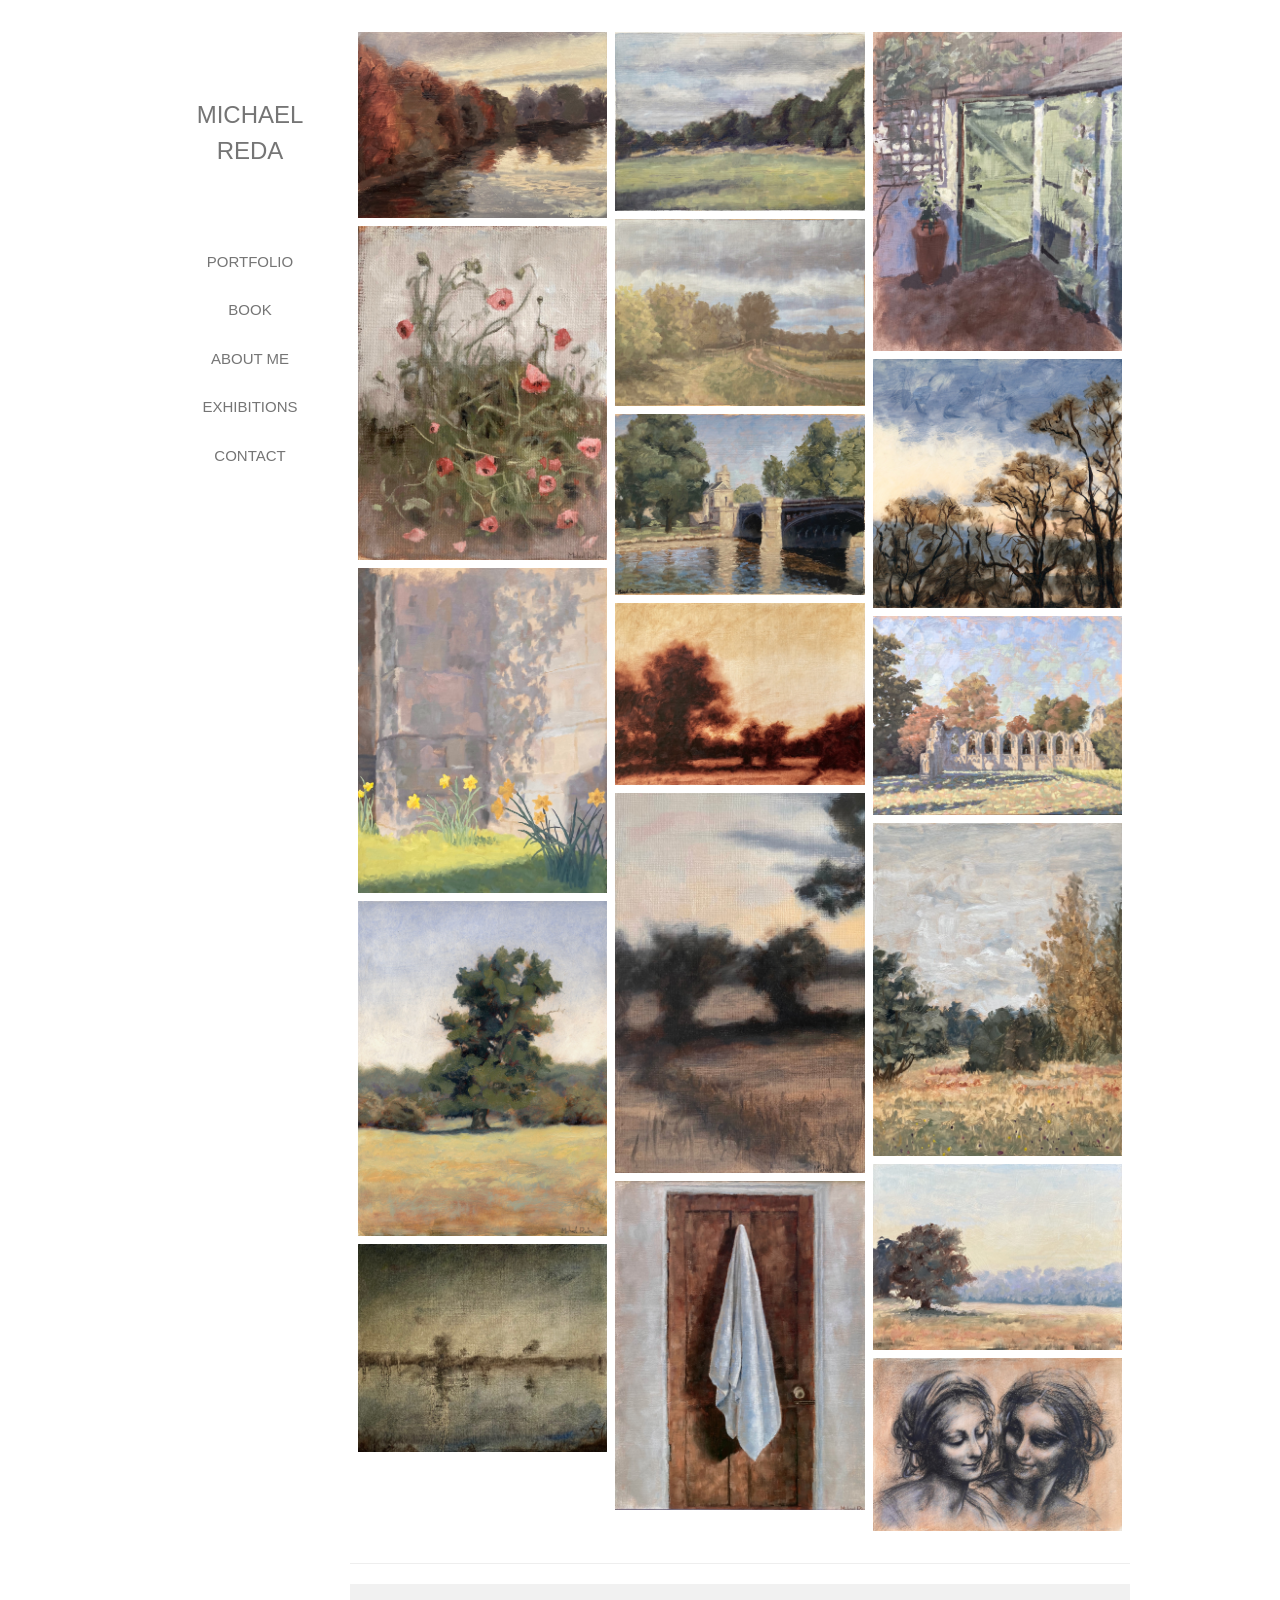
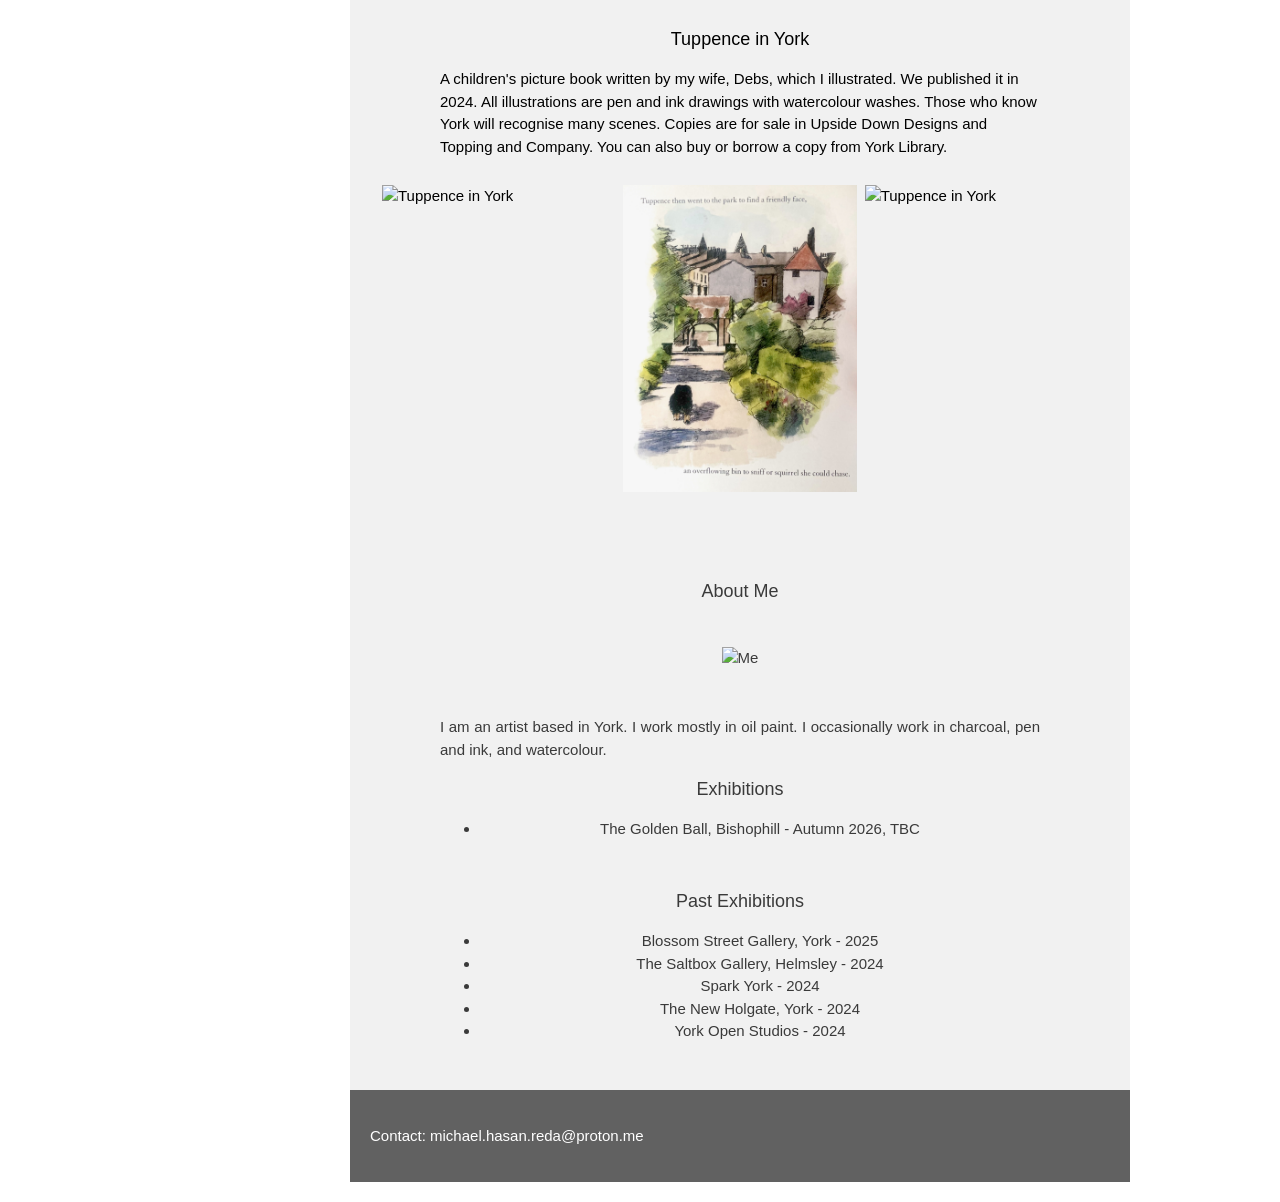
==== index.html @ 19d34b1c "Update index.html" ====
<!DOCTYPE html>
<html lang="en">
<title>Michael Reda</title>
<meta charset="UTF-8">
<meta name="viewport" content="width=device-width, initial-scale=1">
<link rel="stylesheet" href="w3_stylesheet.css">

<body class="w3-white w3-content">

<!-- Sidebar/menu -->
<nav class="w3-sidebar w3-bar-block w3-white w3-animate-left w3-text-grey w3-collapse w3-top w3-center" style="z-index:3;width:200px" id="mySidebar"><br>
  <h3 class="w3-padding-64 w3-center">MICHAEL<br>REDA</h3>
  <a href="javascript:void(0)" onclick="w3_close()" class="w3-bar-item w3-button w3-padding w3-hide-large">[close]</a>
  <a href="#" onclick="w3_close()" class="w3-bar-item w3-button">PORTFOLIO</a> 
  <a href="#book" onclick="w3_close()" class="w3-bar-item w3-button">BOOK</a>
  <a href="#about" onclick="w3_close()" class="w3-bar-item w3-button">ABOUT ME</a>
  <a href="#exhibitions" onclick="w3_close()" class="w3-bar-item w3-button">EXHIBITIONS</a>
  <a href="#contact" onclick="w3_close()" class="w3-bar-item w3-button">CONTACT</a>
</nav>

<!-- Top menu on small screens -->
<header class="w3-container w3-top w3-hide-large w3-white w3-large">
  <span class="w3-left w3-padding">MICHAEL REDA</span>
  <a href="javascript:void(0)" class="w3-right w3-button w3-white" onclick="w3_open()">☰</a>
</header>

<!-- Overlay effect when opening sidebar on small screens -->
<div class="w3-overlay w3-hide-large w3-animate-opacity" onclick="w3_close()" style="cursor:pointer" title="close side menu" id="myOverlay"></div>

<!-- !PAGE CONTENT! -->
<div class="w3-main" style="margin-left:200px">

  <!-- Push down content on small screens --> 
  <div class="w3-hide-large" style="margin-top:38px"></div>
  
  <!-- Photo grid -->
  <div class="w3-row-padding">
    <div class="w3-third">
      <img src="img_1.jpeg" style="width:100%" onclick="onClick(this)" alt="image 1">
      <img src="img_2.jpeg" style="width:100%" onclick="onClick(this)" alt="image 2">
      <img src="img_3.jpeg" style="width:100%" onclick="onClick(this)" alt="image 3">
      <img src="img_13.jpeg" style="width:100%" onclick="onClick(this)" alt="image 13">
      <img src="img_16.jpeg" style="width:100%" onclick="onClick(this)" alt="image 16">
    </div>

    <div class="w3-third">
      <img src="img_4.jpeg" style="width:100%" onclick="onClick(this)" alt="image 4">
      <img src="img_5.jpeg" style="width:100%" onclick="onClick(this)" alt="image 5">
      <img src="img_6.jpeg" style="width:100%" onclick="onClick(this)" alt="image 6">
      <img src="img_18.jpeg" style="width:100%" onclick="onClick(this)" alt="image 18">
      <img src="img_17.jpeg" style="width:100%" onclick="onClick(this)" alt="image 17">
      <img src="img_12.jpeg" style="width:100%" onclick="onClick(this)" alt="image 12">
    </div>
    
    <div class="w3-third">
      <img src="img_7.jpeg" style="width:100%" onclick="onClick(this)" alt="image 7">
      <img src="img_8.jpeg" style="width:100%" onclick="onClick(this)" alt="image 8">
      <img src="img_15.jpeg" style="width:100%" onclick="onClick(this)" alt="image 15">
      <img src="img_19.jpeg" style="width:100%" onclick="onClick(this)" alt="image 19">
      <img src="img_14.jpeg" style="width:100%" onclick="onClick(this)" alt="image 14">
      <img src="img_9.jpeg" style="width:100%" onclick="onClick(this)" alt="image 9">
    </div>
  </div>
  
  
  
  <!-- Modal for full size images on click-->
  <div id="modal01" class="w3-modal w3-white" style="padding-top:0" onclick="this.style.display='none'">
    <span class="w3-button w3-black w3-xlarge w3-display-topright">×</span>
    <div class="w3-modal-content w3-animate-zoom w3-center w3-transparent w3-padding-64">
      <img id="img01" class="w3-image">
      <p id="caption"></p>
    </div>
  </div>

<hr>

  <!-- Tuppence in York section -->
  <div class="w3-container w3-light-grey w3-padding-32 w3-padding-large" id="book">
    <div class="w3-content" style="max-width:600px">
      <h5 class="w3-center"><b>Tuppence in York</b></h5>
      <p>A children's picture book written by my wife, Debs, which I illustrated. We published it in 2024. All illustrations are pen and ink drawings with watercolour washes. Those who know York will recognise many scenes. Copies are for sale in Upside Down Designs and Topping and Company. You can also buy or borrow a copy from York Library.</p>
    </div>
    <div class = w3-row-padding>
      <div class="w3-third">
        <img src="TiY_1.jpeg" style="width:100%; cursor:default" alt="Tuppence in York">
      </div>
      
      <div class="w3-third">
        <img src="TiY_4.jpeg" style="width:100%; cursor:default" alt="Tuppence in York">
      </div>
      
      <div class="w3-third">
        <img src="TiY_2.jpeg" style="width:100%; cursor:default" alt="Tuppence in York">
      </div>
    </div>
    
  </div>
  

  <!-- About section -->
  <div class="w3-container w3-light-grey w3-center w3-text-dark-grey w3-padding-32" id="about">
    <h5><b>About Me</b></h5>
    <img src="/w3images/avatar_hat.jpg" alt="Me" class="w3_image w3-padding-32">
    <div class="w3-content w3-justify" style="max-width:600px">
      <p>I am an artist based in York. I work mostly in oil paint. I occasionally work in charcoal, pen and ink, and watercolour.</p>
    </div>

    <div class="w3-content w3-center" style="max-width:600px" id="exhibitions">
          <h5><b>Exhibitions</b></h5>
      <ul>
        <li>The Golden Ball, Bishophill - Autumn 2026, TBC</li>
      </ul>
      <br>

      <h5><b>Past Exhibitions</b></h5>
      <ul>
        <li>Blossom Street Gallery, York - 2025</li>
        <li>The Saltbox Gallery, Helmsley - 2024</li>
        <li>Spark York - 2024</li>
        <li>The New Holgate, York - 2024</li>
        <li>York Open Studios - 2024</li>
      </ul>
    </div>
  </div>

  <!-- Footer -->
  <footer class="w3-container w3-padding-16 w3-dark-grey">  
    <div class="w3-row-padding">
      <div id="contact">
        <p>Contact: michael.hasan.reda@proton.me</p>      
      </div>
    
    </div>
  </footer>
  
<!-- End page content -->
</div>

<script>
// Script to open and close sidebar
function w3_open() {
  document.getElementById("mySidebar").style.display = "block";
  document.getElementById("myOverlay").style.display = "block";
}
 
function w3_close() {
  document.getElementById("mySidebar").style.display = "none";
  document.getElementById("myOverlay").style.display = "none";
}

// Modal Image Gallery
function onClick(element) {
  document.getElementById("img01").src = element.src;
  document.getElementById("modal01").style.display = "block";
  var captionText = document.getElementById("caption");
  captionText.innerHTML = element.alt;
}

</script>


</body>
</html>
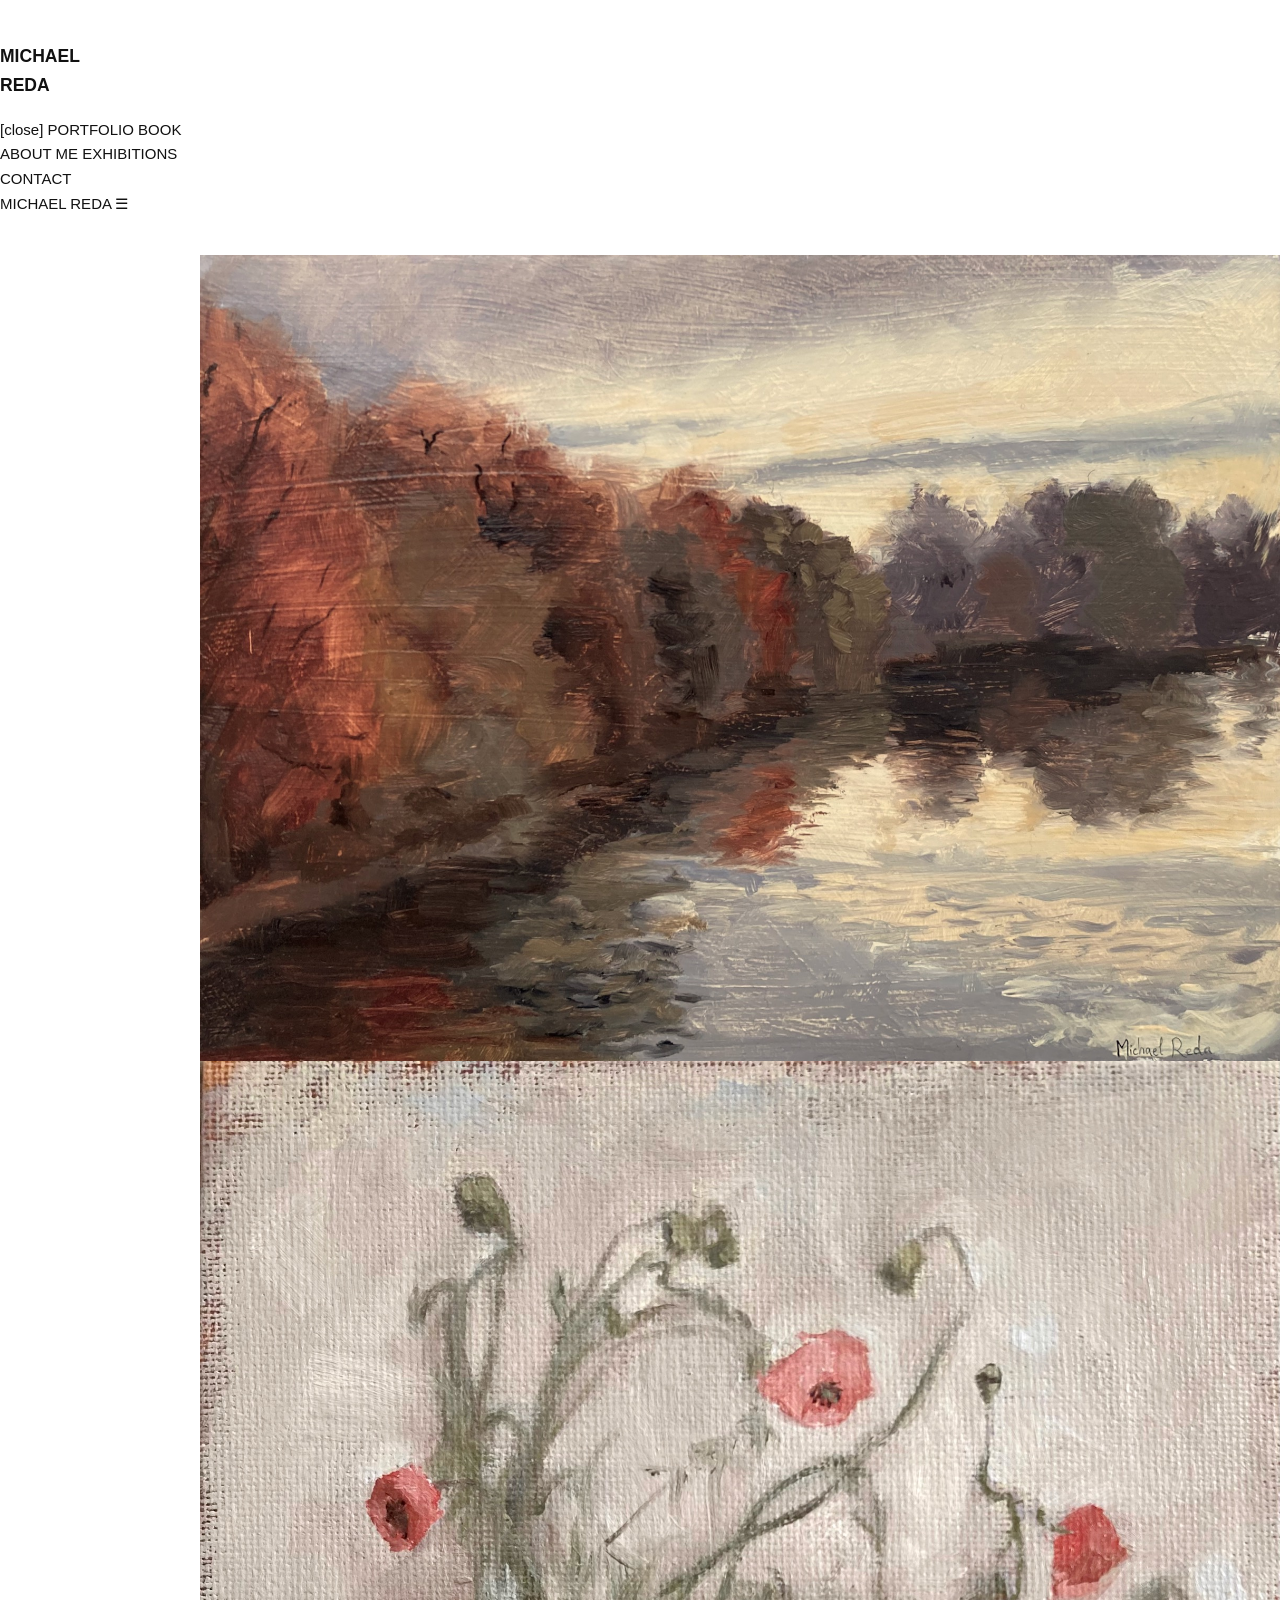
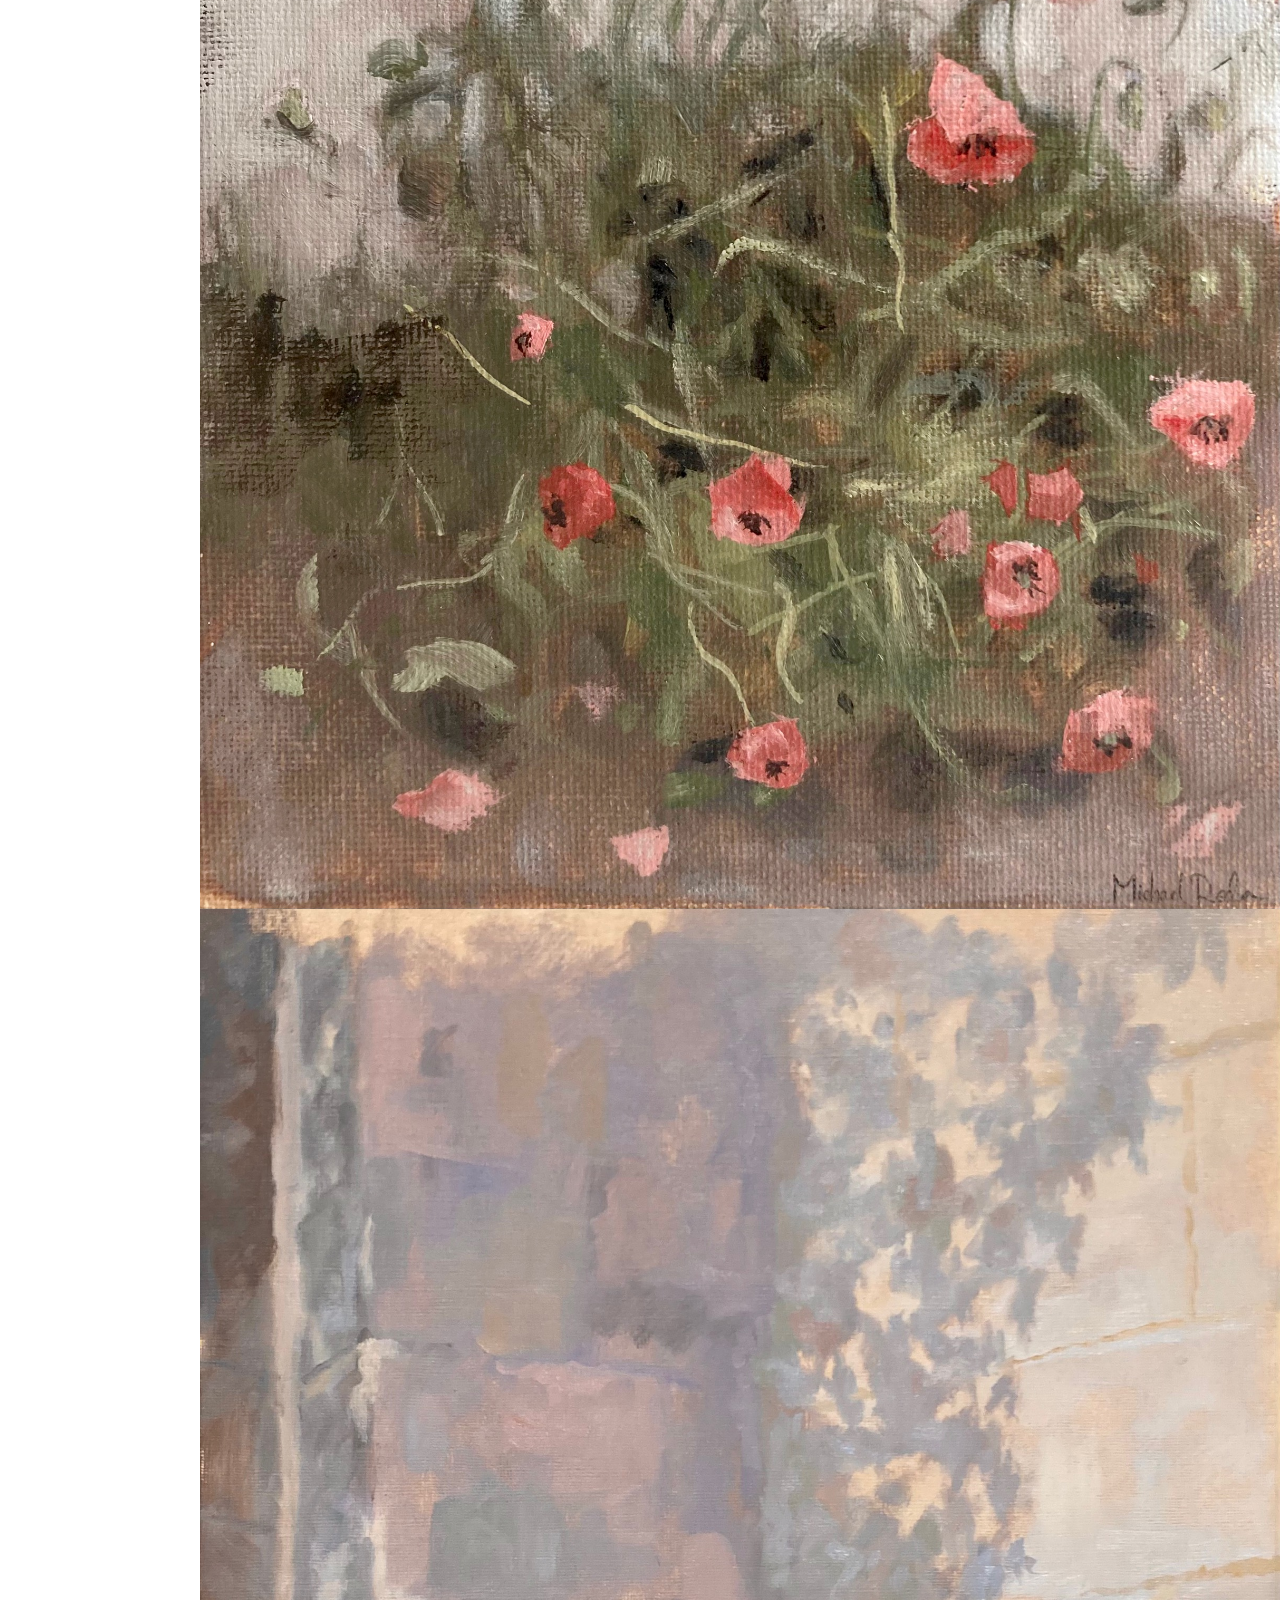
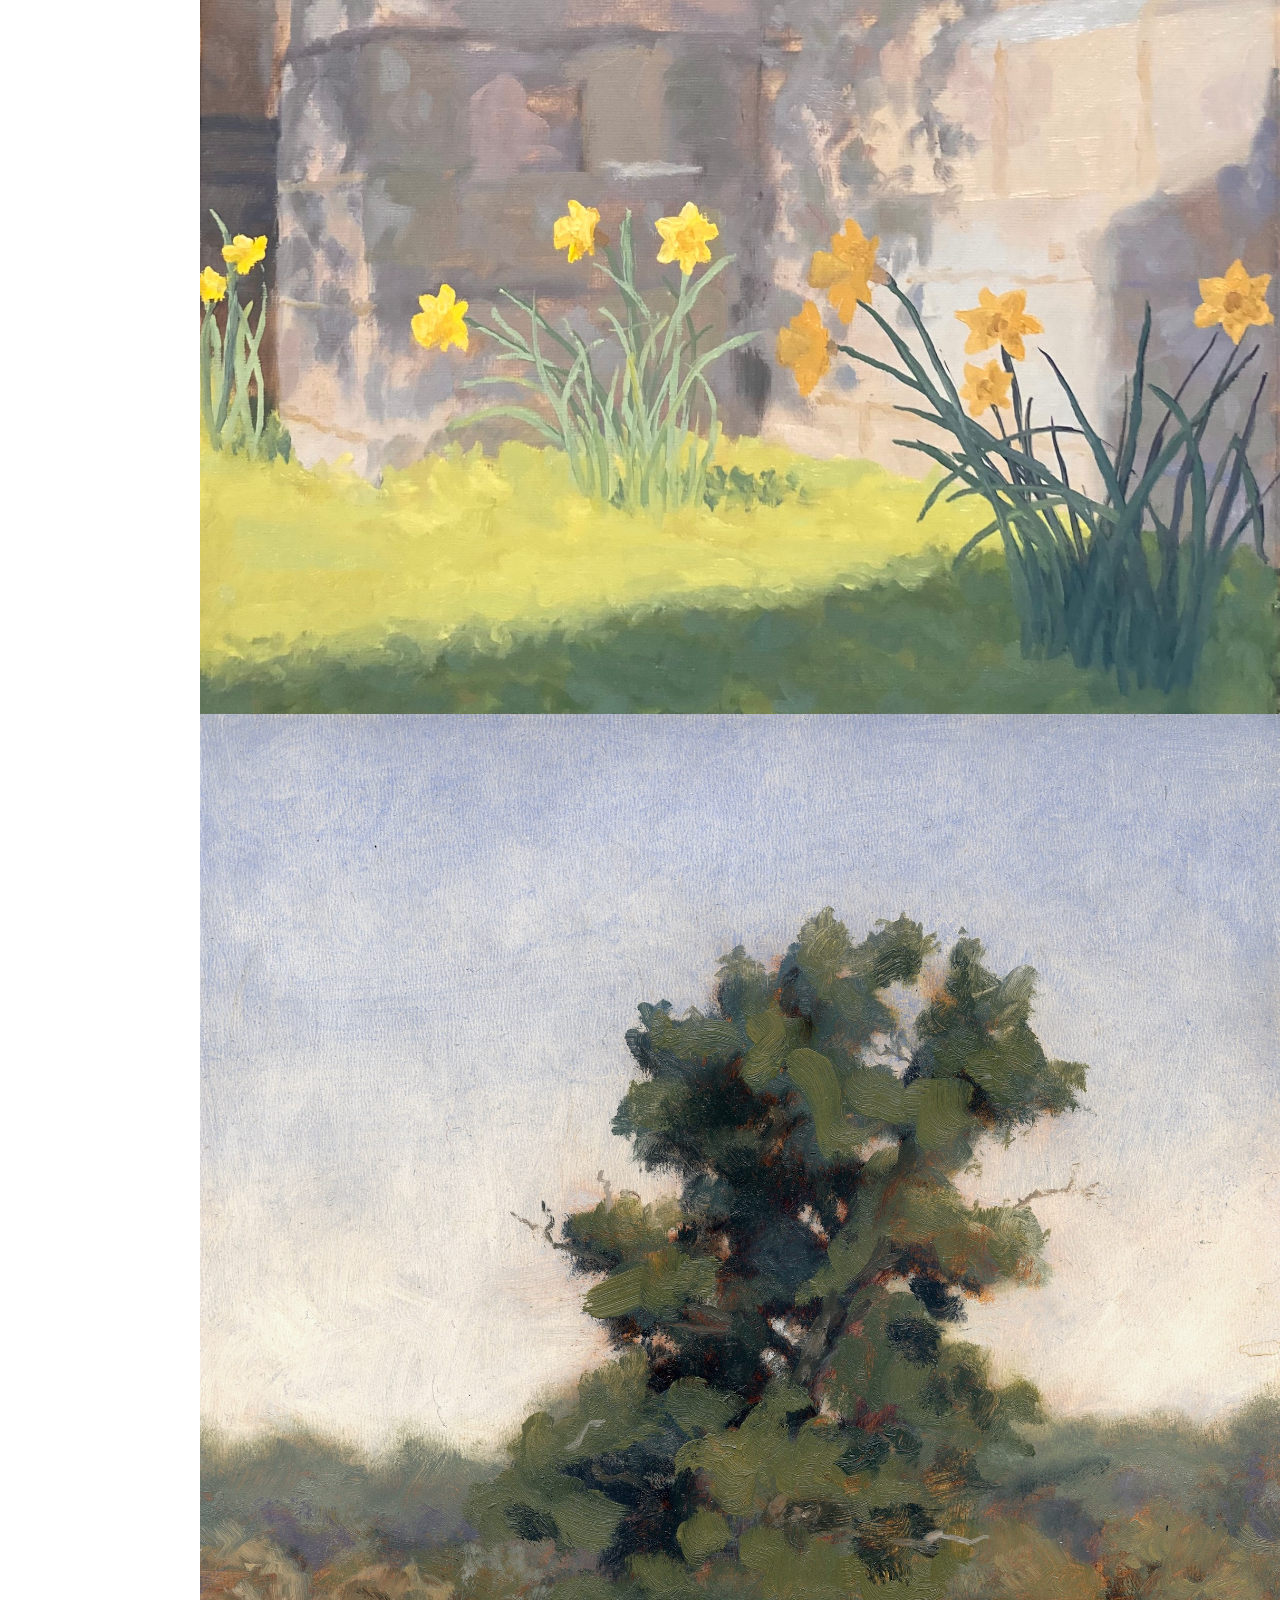
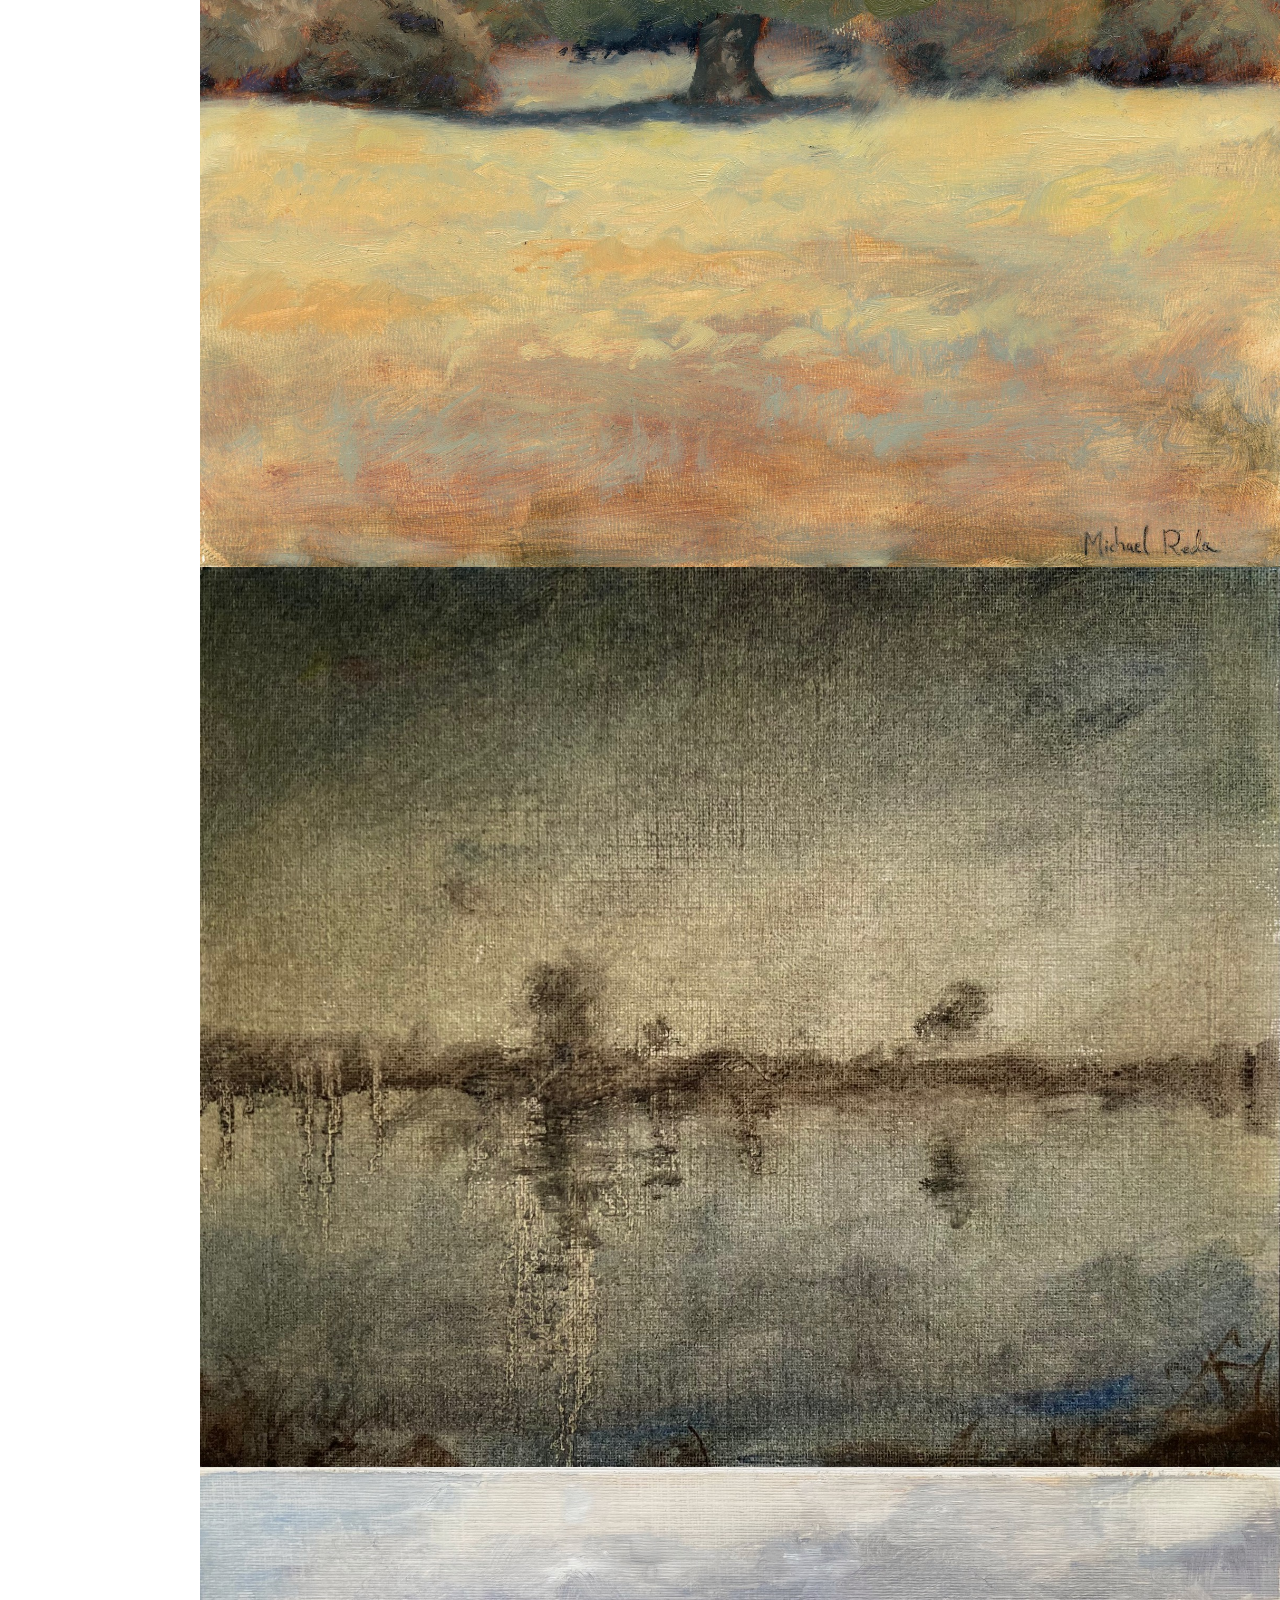
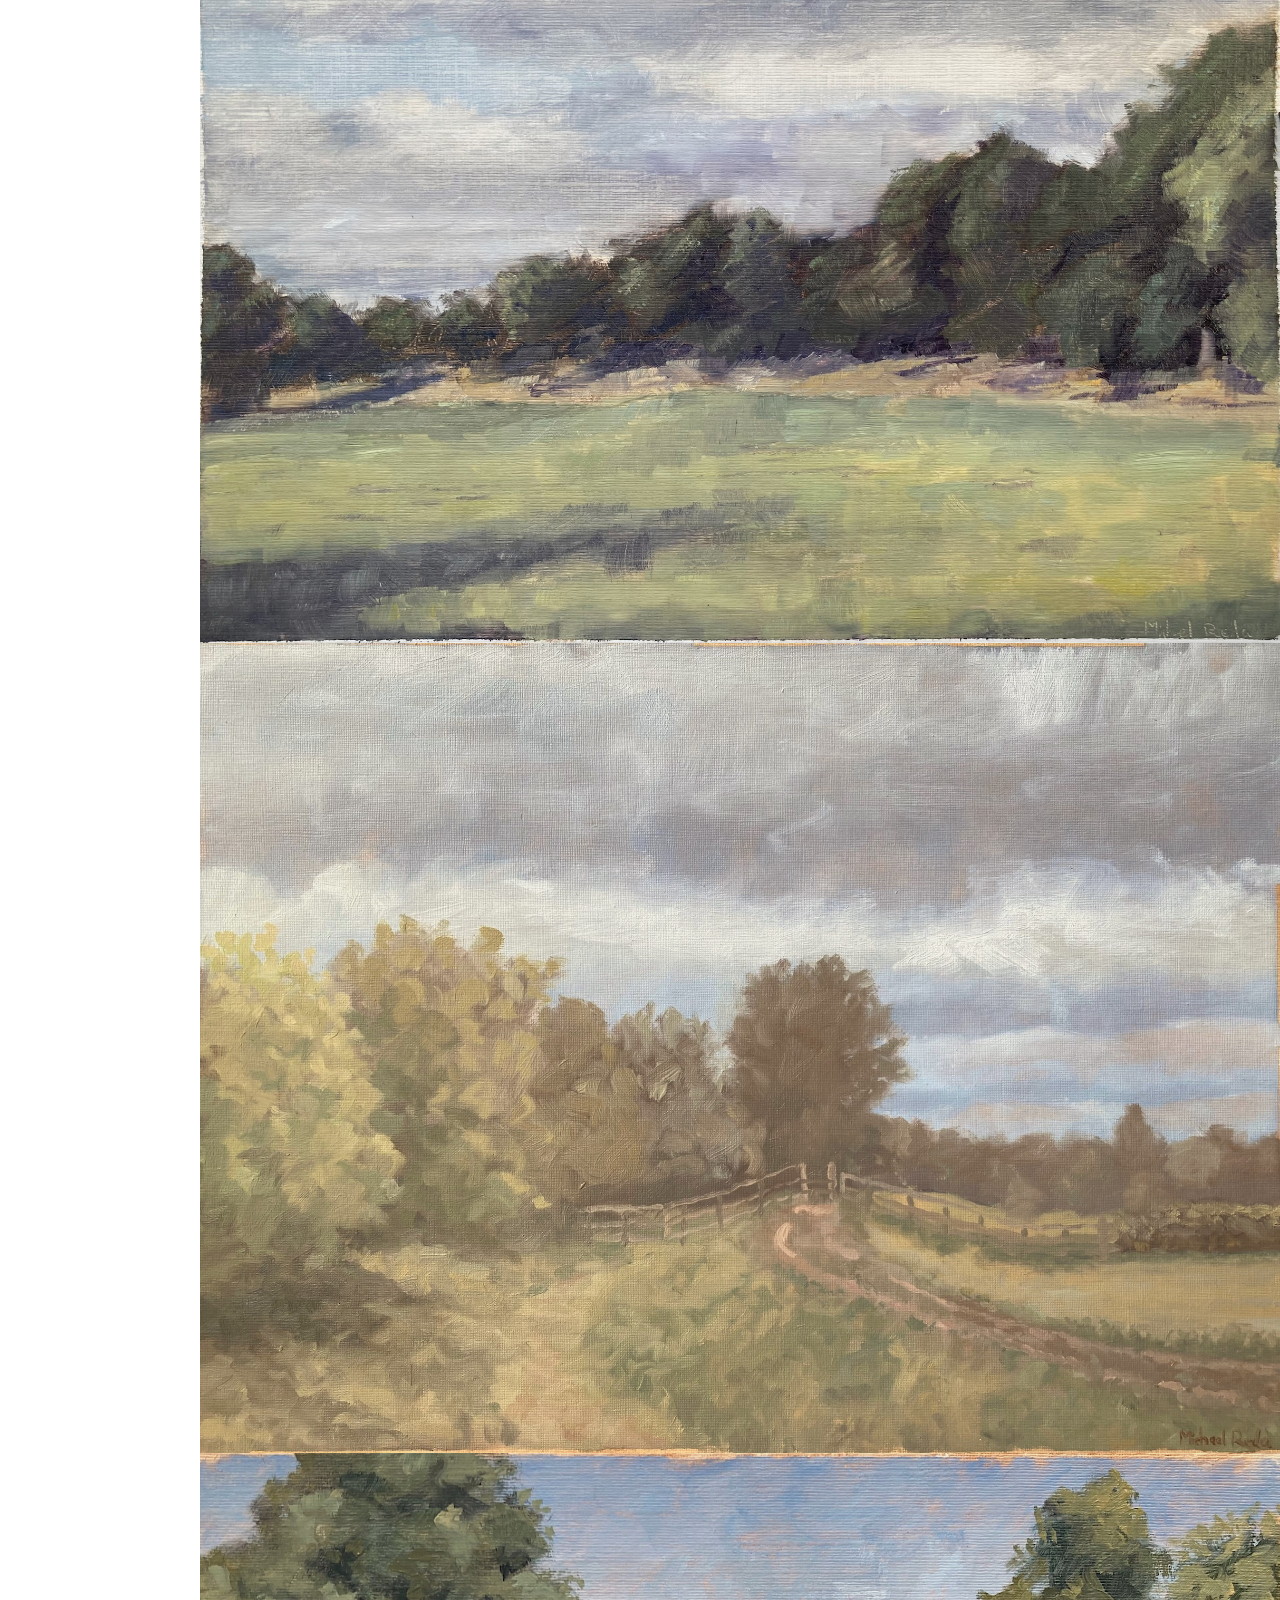
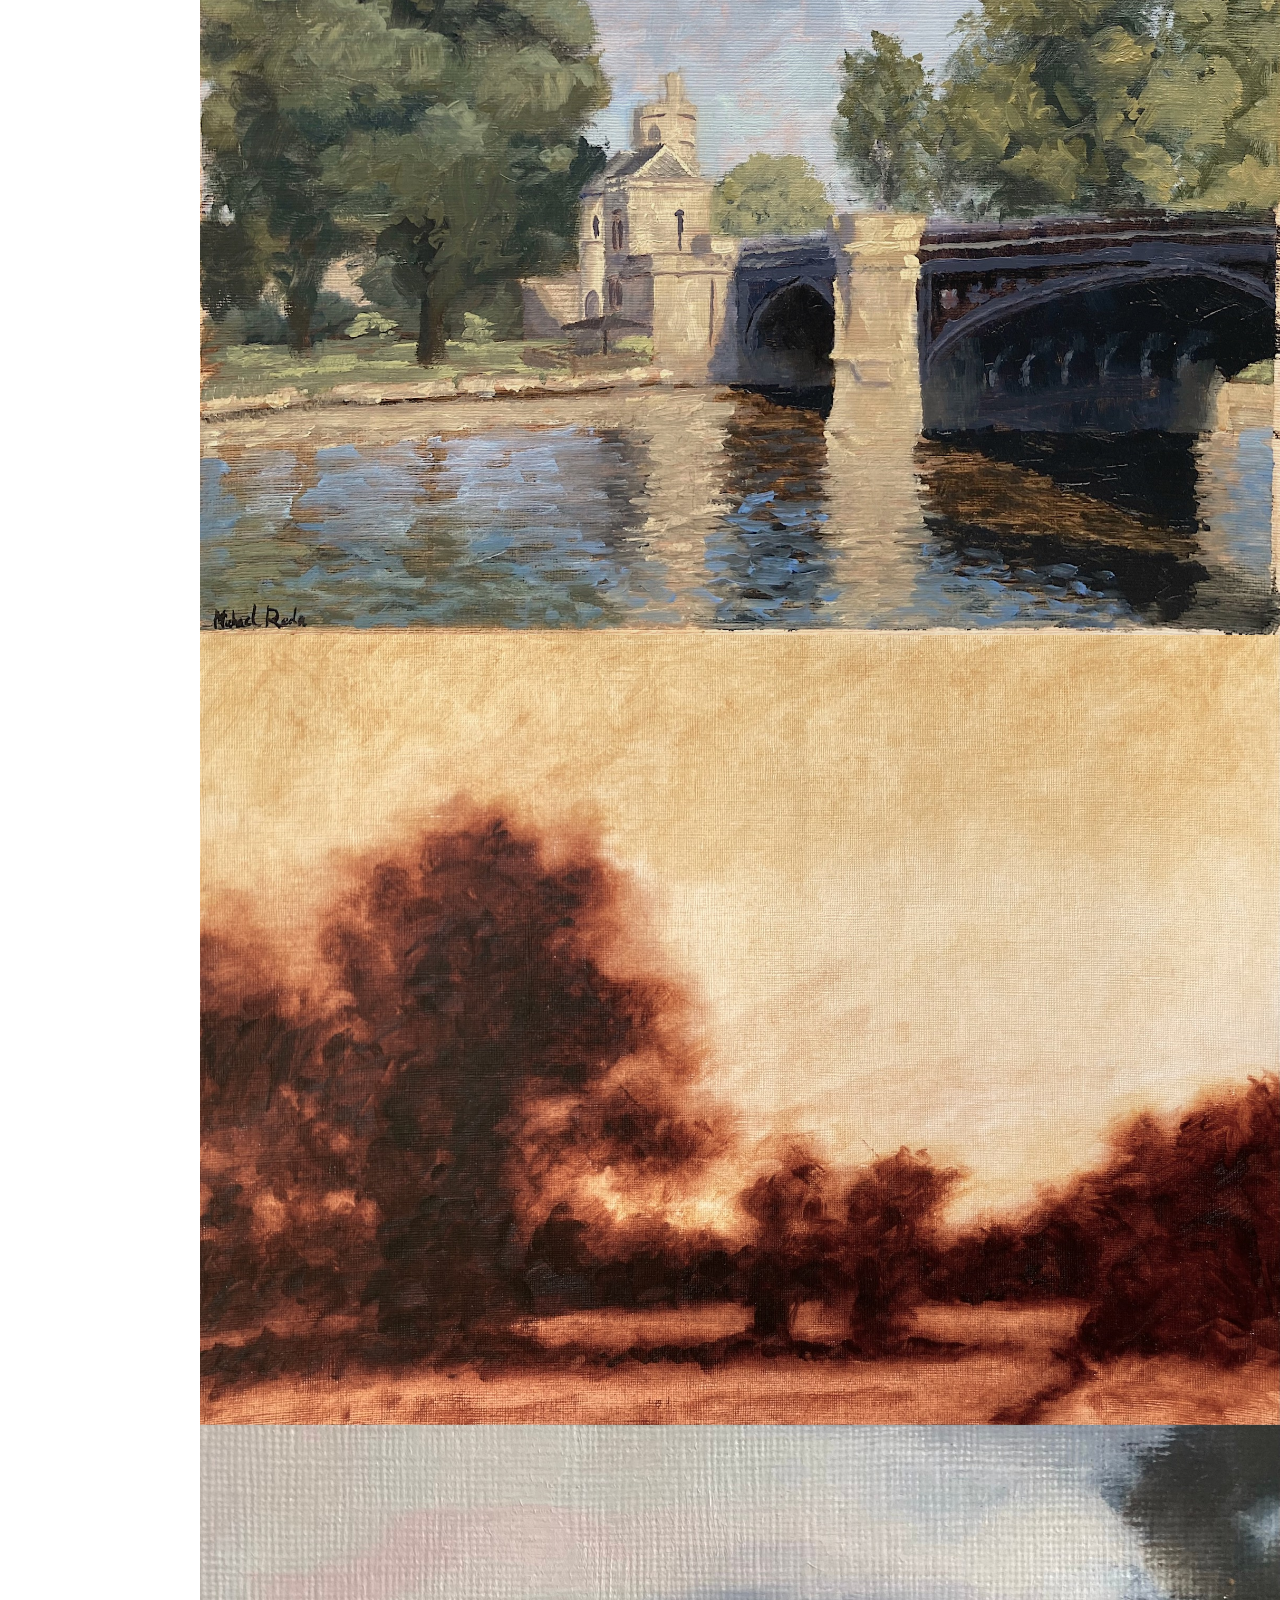
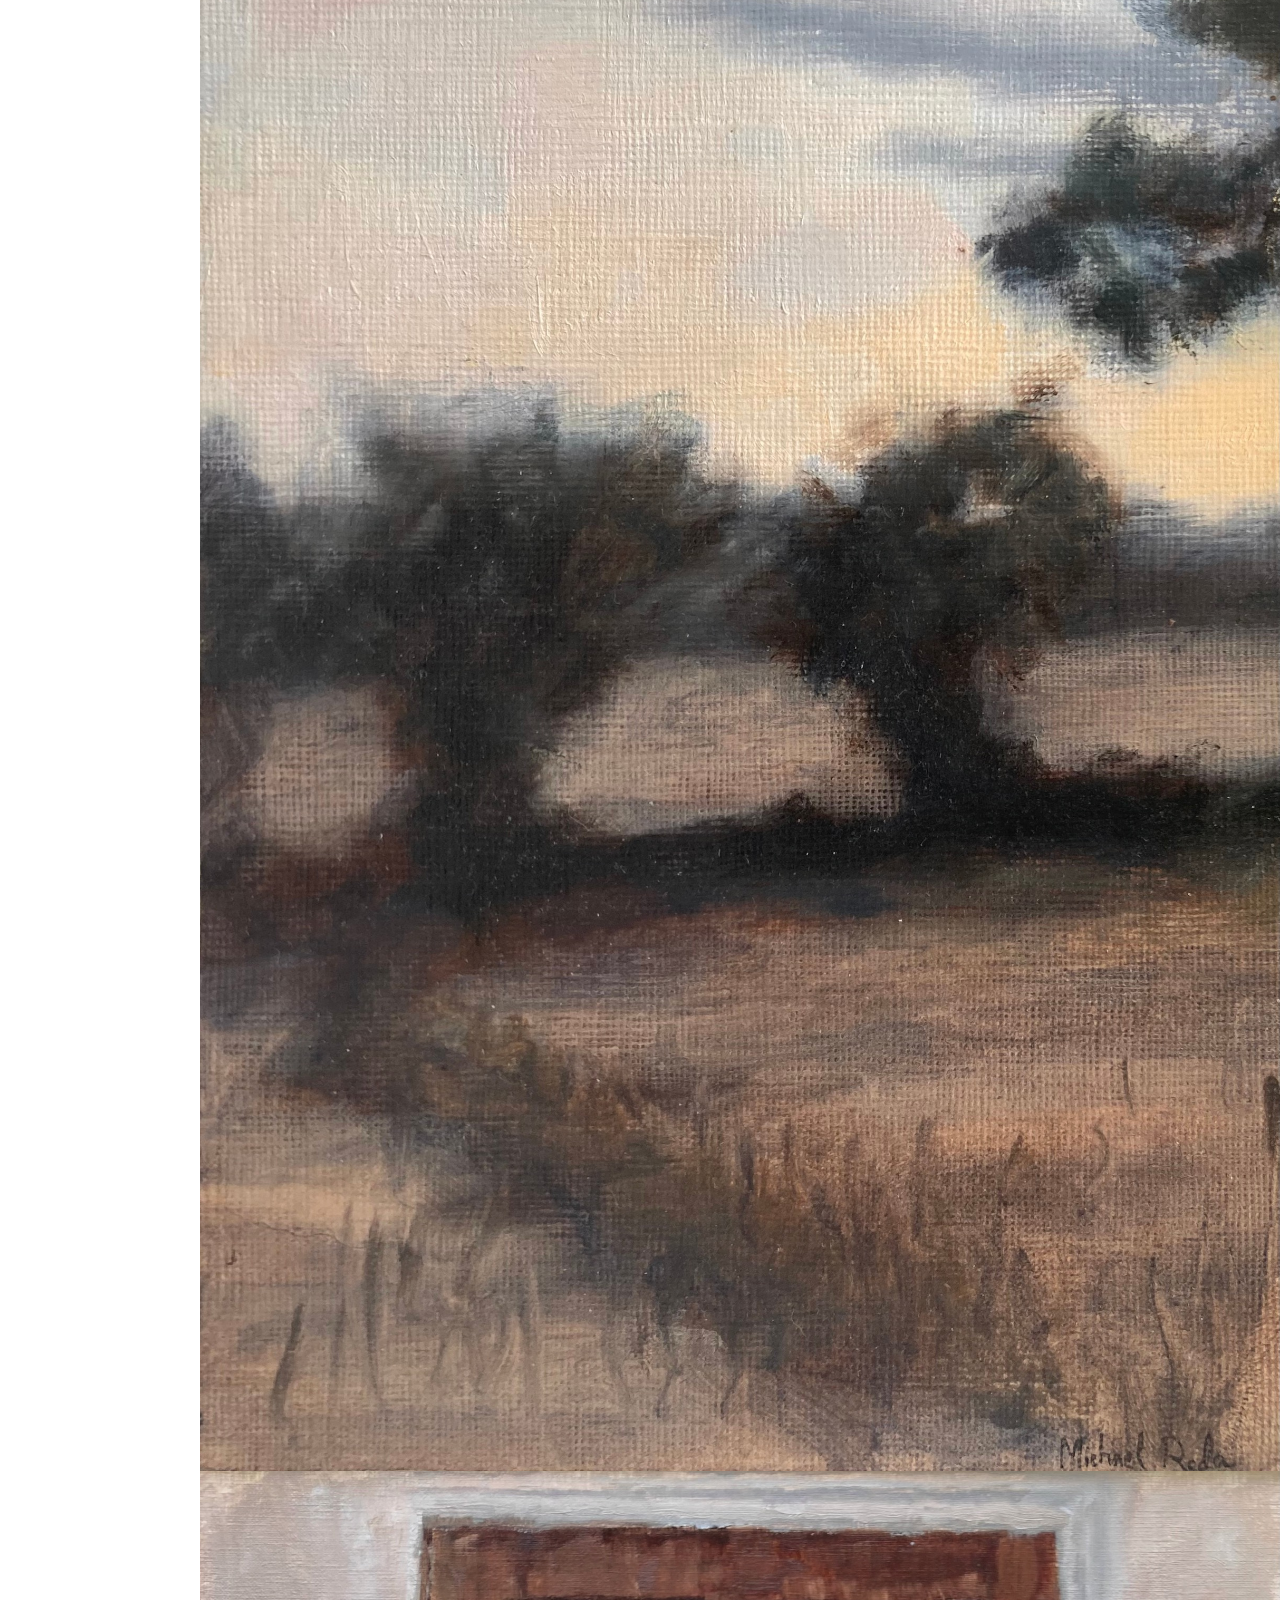
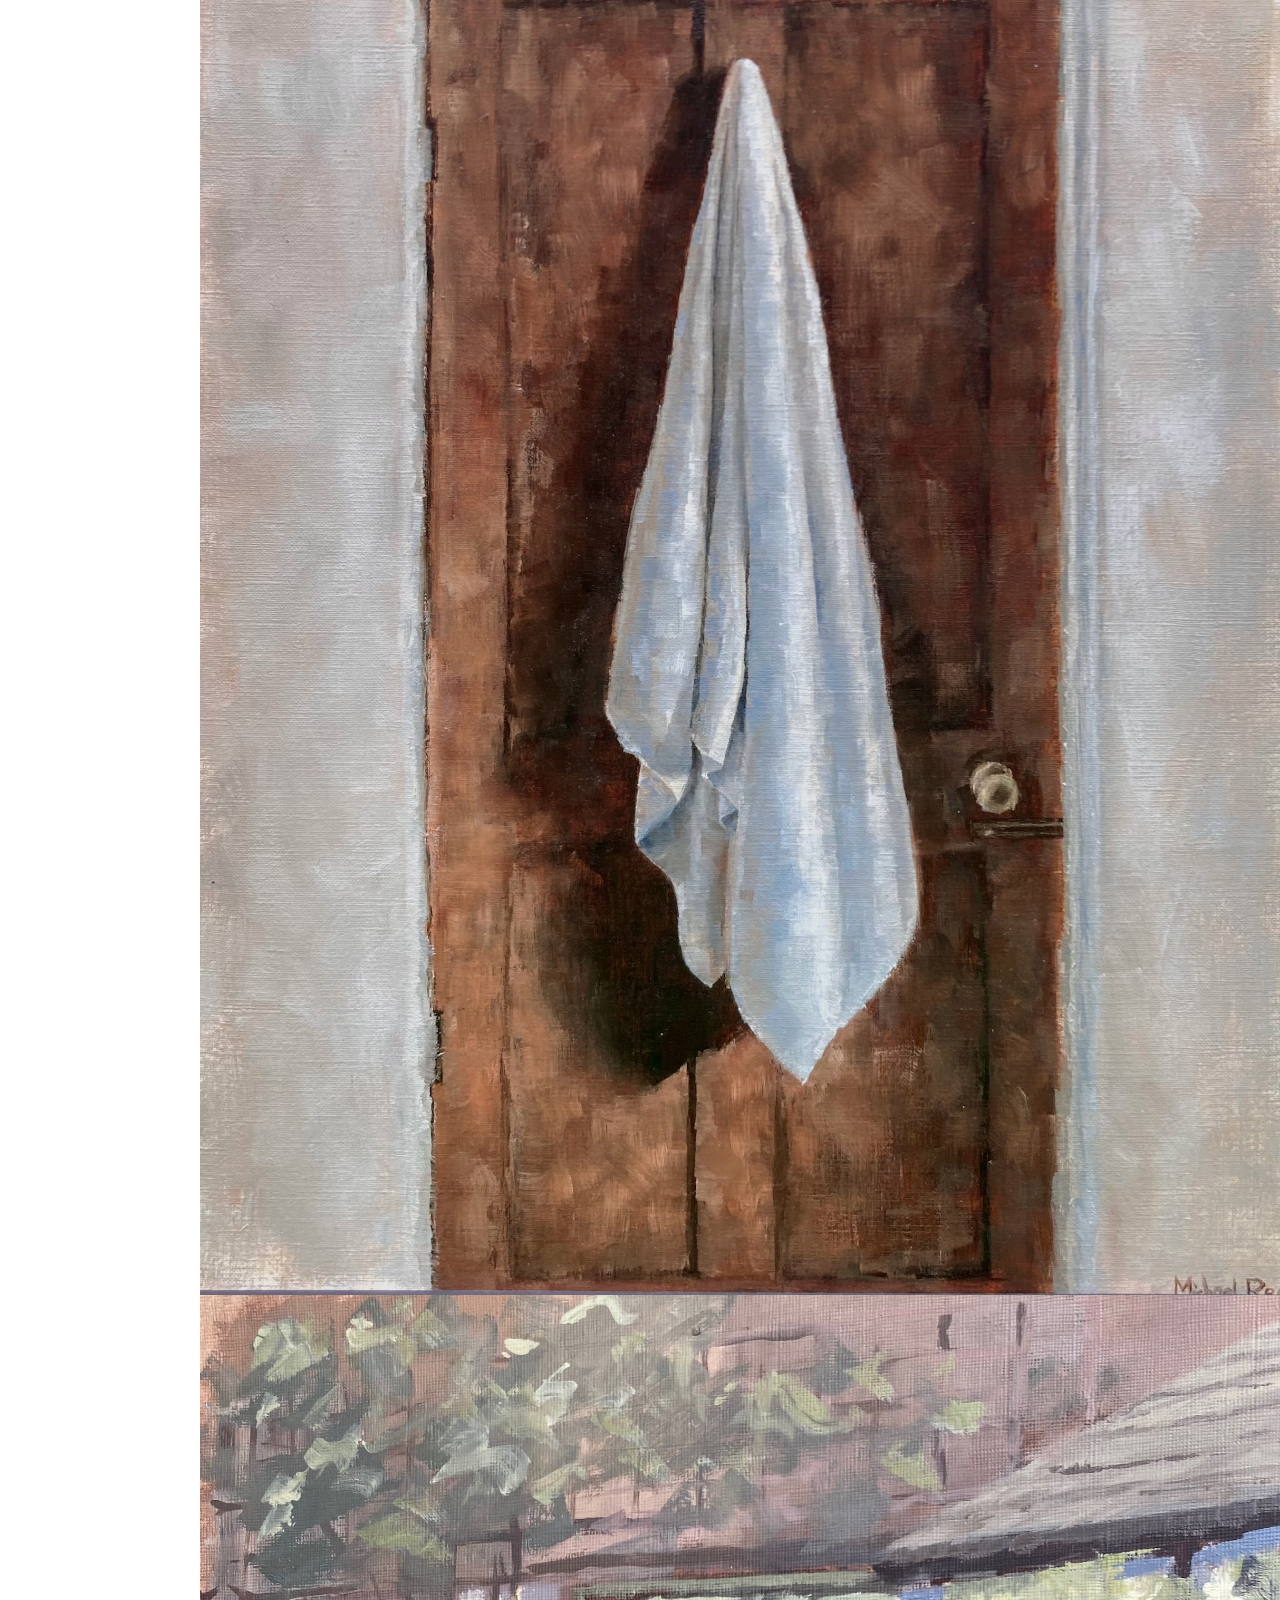
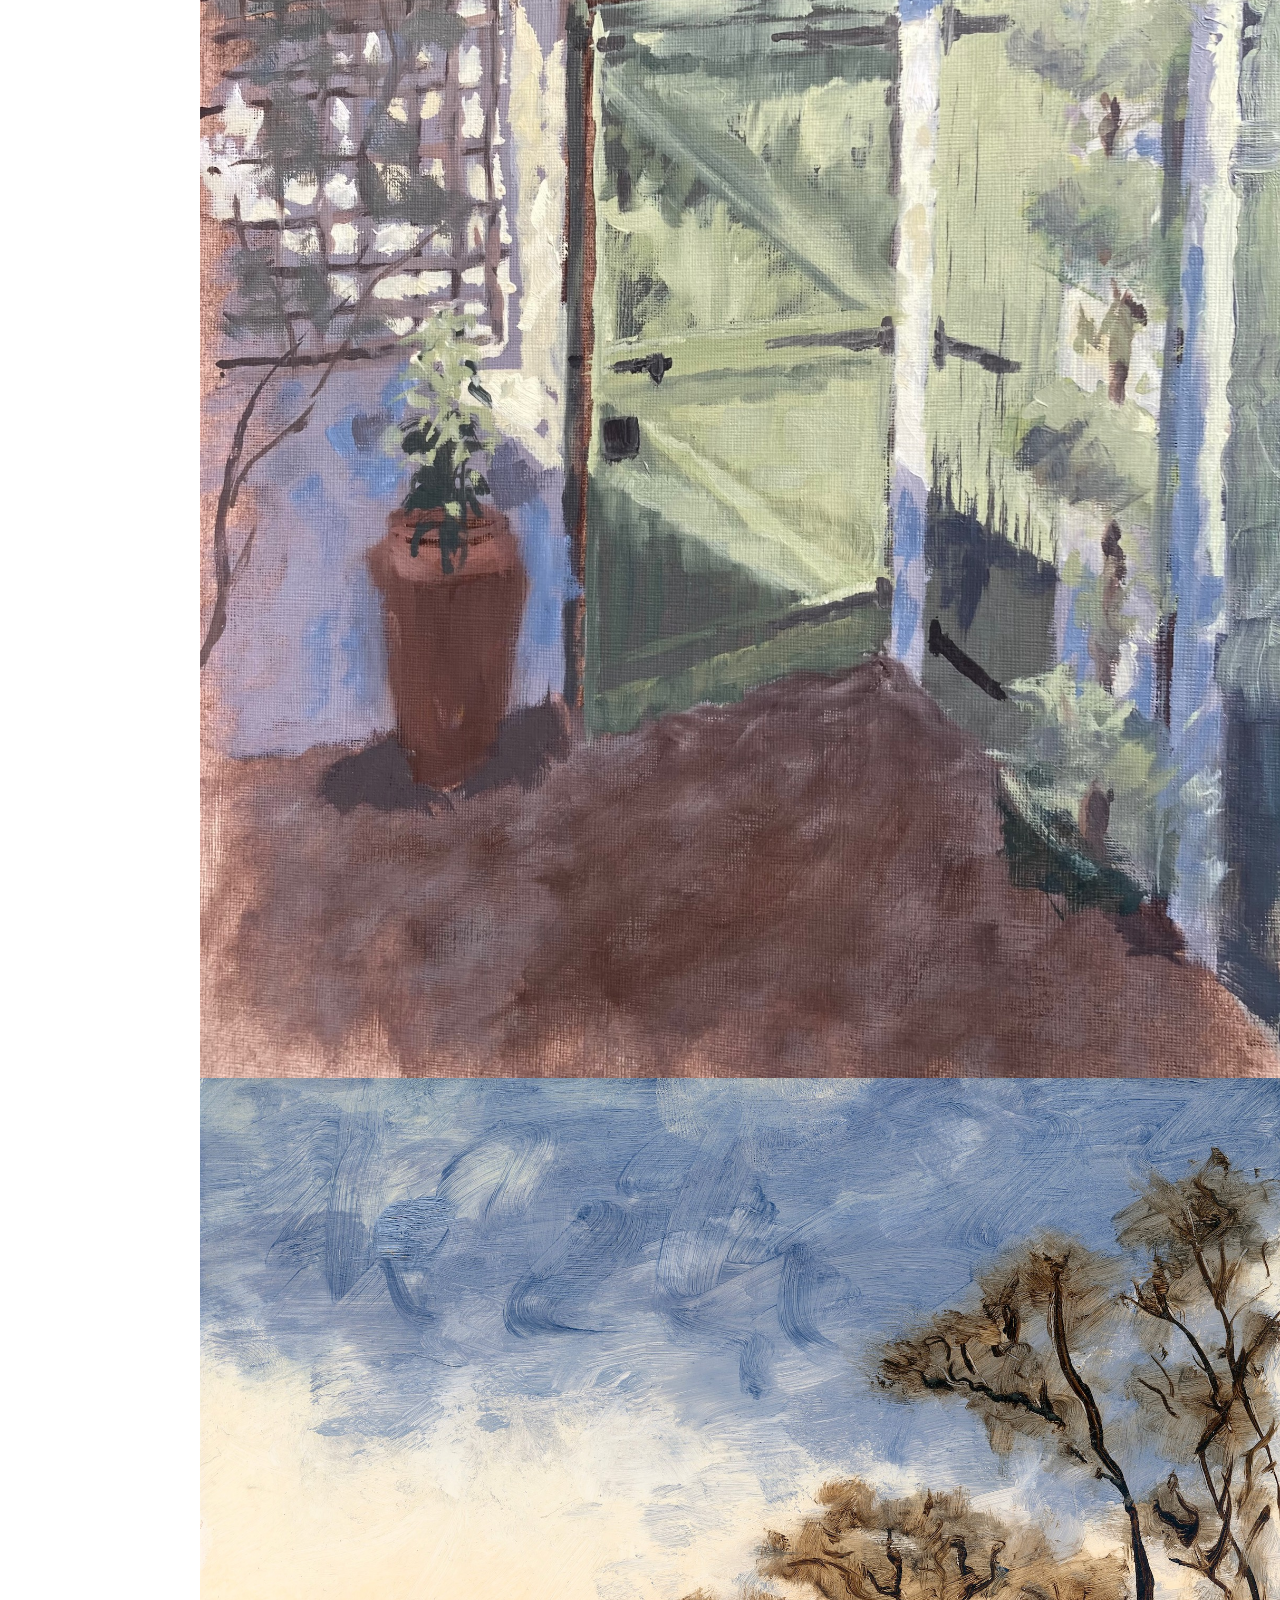
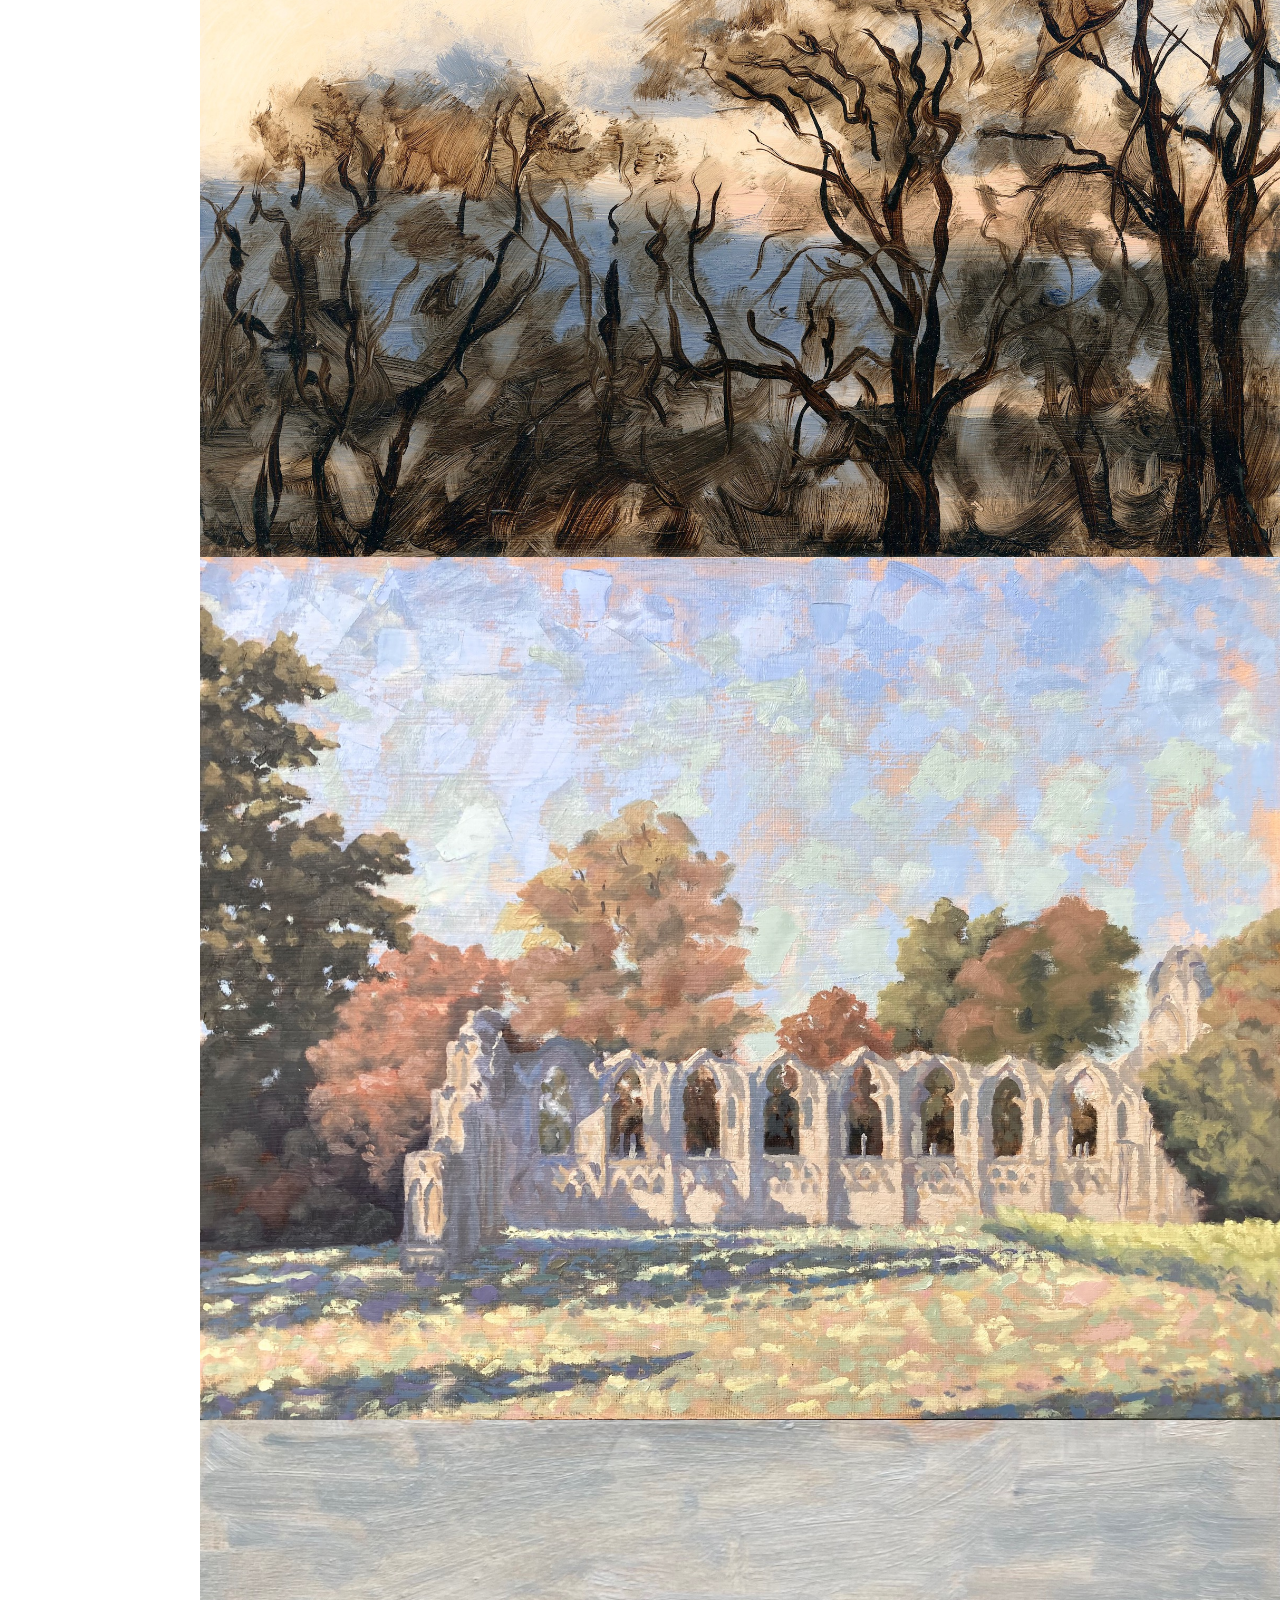
==== commit 01cbcfe3: "Update index.html" ====
--- a/index.html
+++ b/index.html
@@ -3,7 +3,7 @@
 <title>Michael Reda</title>
 <meta charset="UTF-8">
 <meta name="viewport" content="width=device-width, initial-scale=1">
-<link rel="stylesheet" href="w3_stylesheet.css">
+<link rel="stylesheet" href="mr_stylesheet.css">
 
 <body class="w3-white w3-content">
 
--- a/mr_stylesheet.css
+++ b/mr_stylesheet.css
@@ -0,0 +1,404 @@
+:root {
+  --bg: #ffffff;
+  --surface: #f3f3f1;
+  --surface-dark: #616161;
+  --surface-darker: #3a3a3a;
+  --text: #111111;
+  --text-muted: #757575;
+  --border-soft: #eceae7;
+  --shadow-sm: 0 2px 5px rgba(0, 0, 0, 0.10), 0 2px 10px rgba(0, 0, 0, 0.06);
+  --shadow-md: 0 8px 24px rgba(0, 0, 0, 0.14);
+  --sidebar-width: 220px;
+  --content-max: 1120px;
+  --section-max: 640px;
+  --transition: 0.24s ease;
+}
+
+* {
+  box-sizing: border-box;
+}
+
+html {
+  scroll-behavior: smooth;
+}
+
+body {
+  margin: 0;
+  min-height: 100vh;
+  background: var(--bg);
+  color: var(--text);
+  font-family: "Raleway", Arial, sans-serif;
+  font-size: 15px;
+  line-height: 1.65;
+  overflow-x: hidden;
+}
+
+img {
+  display: block;
+  max-width: 100%;
+  height: auto;
+}
+
+a {
+  color: inherit;
+  text-decoration: none;
+}
+
+button {
+  font: inherit;
+}
+
+.skip-link {
+  position: absolute;
+  left: -999px;
+  top: 0;
+  background: #000;
+  color: #fff;
+  padding: 8px 12px;
+  z-index: 9999;
+}
+
+.skip-link:focus {
+  left: 12px;
+  top: 12px;
+}
+
+.button {
+  border: 0;
+  background: transparent;
+  color: inherit;
+  cursor: pointer;
+  padding: 0;
+}
+
+.button--ghost {
+  padding: 10px 14px;
+}
+
+.button--dark {
+  color: #fff;
+  background: #000;
+  border-radius: 0;
+  padding: 7px 12px;
+}
+
+.sidebar {
+  position: fixed;
+  inset: 0 auto 0 0;
+  width: var(--sidebar-width);
+  background: #fff;
+  border-right: 1px solid var(--border-soft);
+  z-index: 20;
+  transform: translateX(0);
+  transition: transform var(--transition);
+}
+
+.sidebar__inner {
+  height: 100%;
+  display: flex;
+  flex-direction: column;
+  align-items: center;
+  padding: 24px 16px;
+}
+
+.sidebar__title {
+  margin: 0 0 32px;
+  text-align: center;
+  font-size: 1.6rem;
+  font-weight: 300;
+  letter-spacing: 0.08em;
+}
+
+.sidebar__nav {
+  width: 100%;
+  display: flex;
+  flex-direction: column;
+  gap: 4px;
+}
+
+.sidebar__link {
+  display: block;
+  padding: 12px 12px;
+  text-align: center;
+  border-radius: 0;
+}
+
+.topbar {
+  position: sticky;
+  top: 0;
+  z-index: 15;
+  display: none;
+  align-items: center;
+  justify-content: space-between;
+  padding: 12px 16px;
+  background: #fff;
+  border-bottom: 1px solid var(--border-soft);
+}
+
+.topbar__brand {
+  font-size: 1rem;
+  letter-spacing: 0.08em;
+}
+
+.topbar__menu {
+  font-size: 1.2rem;
+}
+
+.overlay {
+  position: fixed;
+  inset: 0;
+  background: rgba(0, 0, 0, 0.45);
+  z-index: 18;
+  opacity: 0;
+  visibility: hidden;
+  transition: opacity var(--transition), visibility var(--transition);
+}
+
+.overlay.is-visible {
+  opacity: 1;
+  visibility: visible;
+}
+
+.site-main {
+  margin-left: var(--sidebar-width);
+}
+
+.mobile-spacer {
+  height: 0;
+}
+
+.section {
+  padding: 32px 24px;
+}
+
+.section--muted {
+  background: var(--surface);
+}
+
+.section--center {
+  text-align: center;
+}
+
+.section__inner {
+  max-width: var(--content-max);
+  margin: 0 auto;
+}
+
+.section__inner--narrow {
+  max-width: var(--section-max);
+}
+
+.section__title {
+  margin: 0 0 16px;
+  font-size: 1.2rem;
+  font-weight: 300;
+}
+
+.section__title--center {
+  text-align: center;
+}
+
+.section__title--spaced {
+  margin-top: 28px;
+}
+
+.section-divider {
+  border: 0;
+  border-top: 1px solid var(--border-soft);
+  margin: 0;
+}
+
+.gallery {
+  padding-top: 24px;
+}
+
+.gallery__flex {
+  max-width: var(--content-max);
+  margin: 0 auto;
+  display: flex;
+  gap: 10px;
+  align-items: flex-start;
+}
+
+.gallery__flex--book {
+  margin-top: 20px;
+  justify-content: center;
+  flex-wrap: wrap;
+}
+
+.gallery__column {
+  display: flex;
+  flex-direction: column;
+  gap: 10px;
+  flex: 1 1 0;
+  min-width: 0;
+}
+
+.gallery__item {
+  padding: 0;
+  border: 0;
+  background: transparent;
+  cursor: pointer;
+}
+
+.gallery__item img {
+  width: 100%;
+  display: block;
+  box-shadow: var(--shadow-sm);
+}
+
+.gallery__flex--book .gallery__column {
+  flex: 0 1 240px;
+  max-width: 240px;
+}
+
+.book__image {
+  width: 100%;
+  aspect-ratio: 4 / 5;
+  object-fit: contain;
+  background: #fff;
+}
+
+.about__portrait {
+  margin: 24px auto;
+  max-width: 260px;
+  width: 100%;
+}
+
+.list {
+  margin: 0;
+  padding-left: 20px;
+  text-align: left;
+}
+
+.list li {
+  margin-bottom: 8px;
+}
+
+.modal {
+  position: fixed;
+  inset: 0;
+  display: none;
+  z-index: 30;
+}
+
+.modal.is-open {
+  display: grid;
+  place-items: center;
+}
+
+.modal__backdrop {
+  position: absolute;
+  inset: 0;
+  background: rgba(0, 0, 0, 0.58);
+}
+
+.modal__content {
+  position: relative;
+  z-index: 1;
+  width: min(92vw, 980px);
+  max-height: calc(100dvh - 32px);
+  background: #fff;
+  padding: 12px;
+  border-radius: 0;
+  box-shadow: var(--shadow-md);
+  overflow: hidden;
+  display: flex;
+  flex-direction: column;
+}
+
+.modal__close {
+  position: absolute;
+  top: 10px;
+  right: 10px;
+  width: 34px;
+  height: 34px;
+  border-radius: 0;
+  font-size: 1.2rem;
+  line-height: 1;
+  z-index: 2;
+}
+
+.modal__image {
+  width: 100%;
+  max-width: 100%;
+  max-height: calc(100dvh - 120px);
+  object-fit: contain;
+}
+
+.modal__caption {
+  margin: 10px 0 0;
+  text-align: center;
+  color: var(--text-muted);
+  flex: 0 0 auto;
+}
+
+.footer {
+  background: var(--surface-dark);
+  color: #fff;
+}
+
+.footer__inner {
+  max-width: var(--content-max);
+  margin: 0 auto;
+  padding: 18px 24px;
+}
+
+@media (max-width: 992px) {
+  .sidebar {
+    transform: translateX(-100%);
+  }
+
+  .sidebar.is-open {
+    transform: translateX(0);
+  }
+
+  .topbar {
+    display: flex;
+  }
+
+  .site-main {
+    margin-left: 0;
+  }
+
+  .mobile-spacer {
+    height: 8px;
+  }
+}
+
+@media (max-width: 768px) {
+  .gallery__flex {
+    flex-direction: column;
+  }
+
+  .gallery__flex--book .gallery__column {
+    max-width: 100%;
+  }
+
+  .section {
+    padding: 24px 16px;
+  }
+
+  .modal__content {
+    width: min(94vw, 980px);
+    max-height: calc(100dvh - 24px);
+  }
+
+  .modal__image {
+    max-height: calc(100dvh - 110px);
+  }
+}
+
+@media (max-width: 600px) {
+  .sidebar__title {
+    font-size: 1.35rem;
+  }
+
+  .gallery__flex {
+    flex-direction: column;
+  }
+
+  .gallery__flex--book .gallery__column {
+    max-width: 100%;
+  }
+}
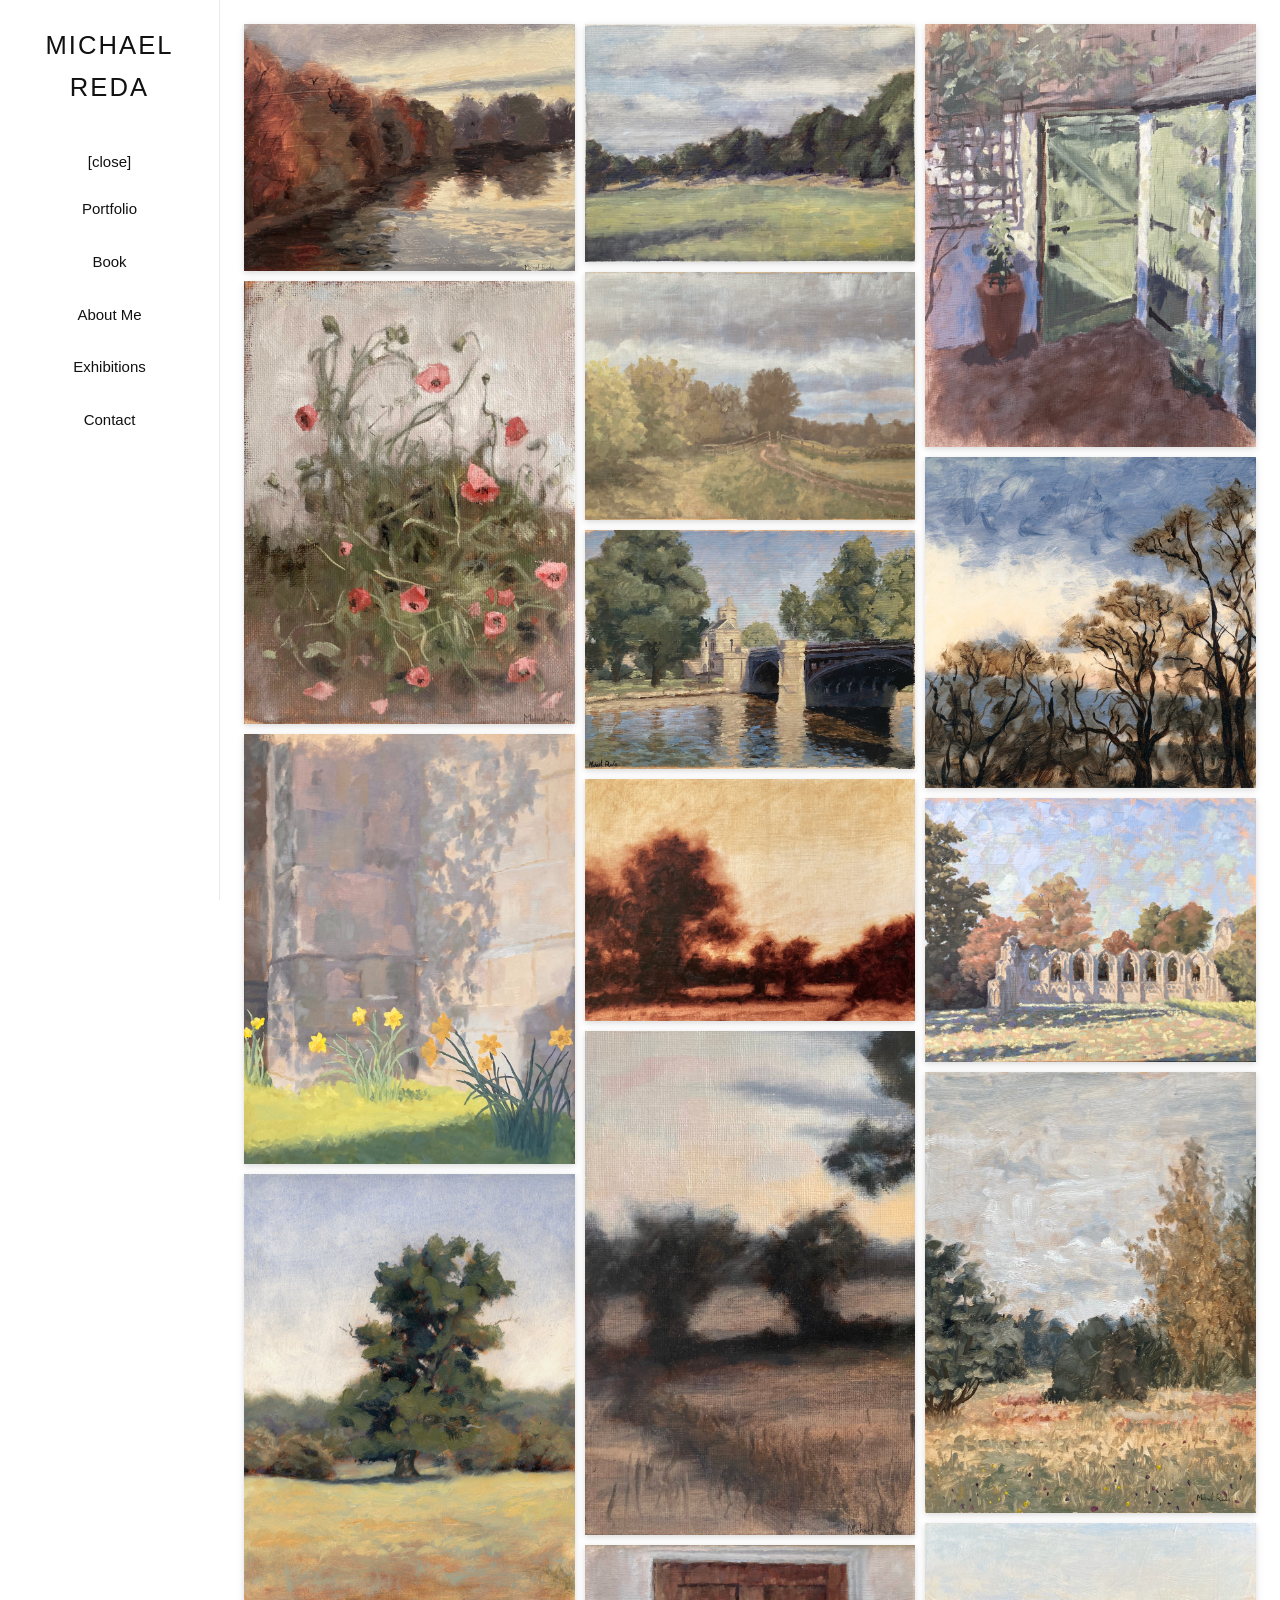
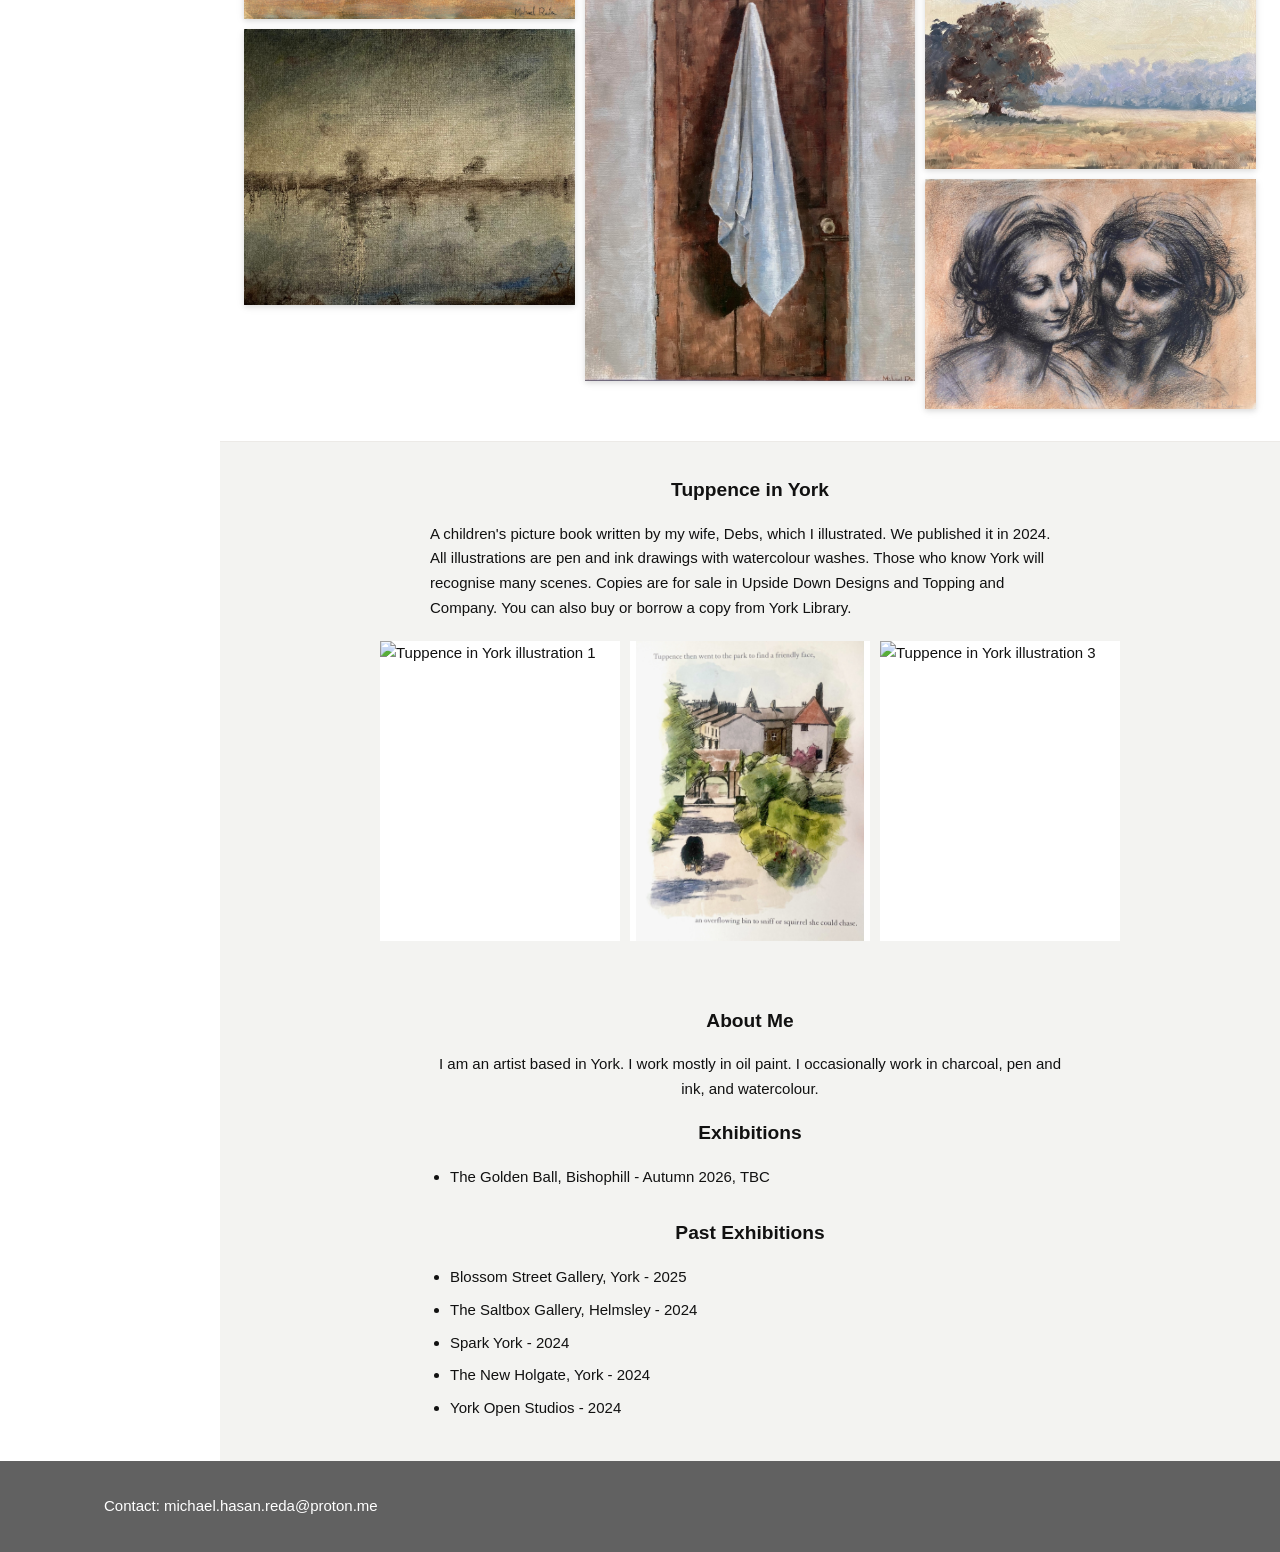
==== commit 91c5f2ec: "Update index.html" ====
--- a/index.html
+++ b/index.html
@@ -1,164 +1,164 @@
 <!DOCTYPE html>
 <html lang="en">
-<title>Michael Reda</title>
-<meta charset="UTF-8">
-<meta name="viewport" content="width=device-width, initial-scale=1">
-<link rel="stylesheet" href="mr_stylesheet.css">
+<head>
+  <meta charset="UTF-8">
+  <meta name="viewport" content="width=device-width, initial-scale=1">
+  <title>Michael Reda</title>
+  <link rel="stylesheet" href="mr_stylesheet.css">
+</head>
+<body>
+  <a class="skip-link" href="#main-content">Skip to content</a>
 
-<body class="w3-white w3-content">
+  <aside class="sidebar" id="sidebar" aria-label="Primary navigation">
+    <div class="sidebar__inner">
+      <h1 class="sidebar__title">MICHAEL<br>REDA</h1>
+      <button class="sidebar__close button button--ghost" type="button" onclick="closeSidebar()">[close]</button>
+      <nav class="sidebar__nav">
+        <a class="sidebar__link" href="#top" onclick="closeSidebar()">Portfolio</a>
+        <a class="sidebar__link" href="#book" onclick="closeSidebar()">Book</a>
+        <a class="sidebar__link" href="#about" onclick="closeSidebar()">About Me</a>
+        <a class="sidebar__link" href="#exhibitions" onclick="closeSidebar()">Exhibitions</a>
+        <a class="sidebar__link" href="#contact" onclick="closeSidebar()">Contact</a>
+      </nav>
+    </div>
+  </aside>
 
-<!-- Sidebar/menu -->
-<nav class="w3-sidebar w3-bar-block w3-white w3-animate-left w3-text-grey w3-collapse w3-top w3-center" style="z-index:3;width:200px" id="mySidebar"><br>
-  <h3 class="w3-padding-64 w3-center">MICHAEL<br>REDA</h3>
-  <a href="javascript:void(0)" onclick="w3_close()" class="w3-bar-item w3-button w3-padding w3-hide-large">[close]</a>
-  <a href="#" onclick="w3_close()" class="w3-bar-item w3-button">PORTFOLIO</a> 
-  <a href="#book" onclick="w3_close()" class="w3-bar-item w3-button">BOOK</a>
-  <a href="#about" onclick="w3_close()" class="w3-bar-item w3-button">ABOUT ME</a>
-  <a href="#exhibitions" onclick="w3_close()" class="w3-bar-item w3-button">EXHIBITIONS</a>
-  <a href="#contact" onclick="w3_close()" class="w3-bar-item w3-button">CONTACT</a>
-</nav>
+  <header class="topbar">
+    <div class="topbar__brand">MICHAEL REDA</div>
+    <button class="topbar__menu button button--ghost" type="button" aria-controls="sidebar" aria-expanded="false" onclick="openSidebar()">☰</button>
+  </header>
 
-<!-- Top menu on small screens -->
-<header class="w3-container w3-top w3-hide-large w3-white w3-large">
-  <span class="w3-left w3-padding">MICHAEL REDA</span>
-  <a href="javascript:void(0)" class="w3-right w3-button w3-white" onclick="w3_open()">☰</a>
-</header>
+  <div class="overlay" id="overlay" onclick="closeSidebar()" aria-hidden="true"></div>
 
-<!-- Overlay effect when opening sidebar on small screens -->
-<div class="w3-overlay w3-hide-large w3-animate-opacity" onclick="w3_close()" style="cursor:pointer" title="close side menu" id="myOverlay"></div>
+  <main class="site-main" id="main-content">
+    <div class="mobile-spacer"></div>
 
-<!-- !PAGE CONTENT! -->
-<div class="w3-main" style="margin-left:200px">
+    <section class="gallery section" id="top" aria-label="Artwork gallery">
+      <div class="gallery__flex">
+        <div class="gallery__column">
+          <button class="gallery__item" type="button" onclick="openModal(this)"><img src="img_1.jpeg" alt="Artwork image 1"></button>
+          <button class="gallery__item" type="button" onclick="openModal(this)"><img src="img_2.jpeg" alt="Artwork image 2"></button>
+          <button class="gallery__item" type="button" onclick="openModal(this)"><img src="img_3.jpeg" alt="Artwork image 3"></button>
+          <button class="gallery__item" type="button" onclick="openModal(this)"><img src="img_13.jpeg" alt="Artwork image 13"></button>
+          <button class="gallery__item" type="button" onclick="openModal(this)"><img src="img_16.jpeg" alt="Artwork image 16"></button>
+        </div>
+        <div class="gallery__column">
+          <button class="gallery__item" type="button" onclick="openModal(this)"><img src="img_4.jpeg" alt="Artwork image 4"></button>
+          <button class="gallery__item" type="button" onclick="openModal(this)"><img src="img_5.jpeg" alt="Artwork image 5"></button>
+          <button class="gallery__item" type="button" onclick="openModal(this)"><img src="img_6.jpeg" alt="Artwork image 6"></button>
+          <button class="gallery__item" type="button" onclick="openModal(this)"><img src="img_18.jpeg" alt="Artwork image 18"></button>
+          <button class="gallery__item" type="button" onclick="openModal(this)"><img src="img_17.jpeg" alt="Artwork image 17"></button>
+          <button class="gallery__item" type="button" onclick="openModal(this)"><img src="img_12.jpeg" alt="Artwork image 12"></button>
+        </div>
+        <div class="gallery__column">
+          <button class="gallery__item" type="button" onclick="openModal(this)"><img src="img_7.jpeg" alt="Artwork image 7"></button>
+          <button class="gallery__item" type="button" onclick="openModal(this)"><img src="img_8.jpeg" alt="Artwork image 8"></button>
+          <button class="gallery__item" type="button" onclick="openModal(this)"><img src="img_15.jpeg" alt="Artwork image 15"></button>
+          <button class="gallery__item" type="button" onclick="openModal(this)"><img src="img_19.jpeg" alt="Artwork image 19"></button>
+          <button class="gallery__item" type="button" onclick="openModal(this)"><img src="img_14.jpeg" alt="Artwork image 14"></button>
+          <button class="gallery__item" type="button" onclick="openModal(this)"><img src="img_9.jpeg" alt="Artwork image 9"></button>
+        </div>
+      </div>
+    </section>
 
-  <!-- Push down content on small screens --> 
-  <div class="w3-hide-large" style="margin-top:38px"></div>
-  
-  <!-- Photo grid -->
-  <div class="w3-row-padding">
-    <div class="w3-third">
-      <img src="img_1.jpeg" style="width:100%" onclick="onClick(this)" alt="image 1">
-      <img src="img_2.jpeg" style="width:100%" onclick="onClick(this)" alt="image 2">
-      <img src="img_3.jpeg" style="width:100%" onclick="onClick(this)" alt="image 3">
-      <img src="img_13.jpeg" style="width:100%" onclick="onClick(this)" alt="image 13">
-      <img src="img_16.jpeg" style="width:100%" onclick="onClick(this)" alt="image 16">
-    </div>
+    <section class="modal" id="modal" aria-hidden="true" aria-labelledby="modal-caption" role="dialog">
+      <div class="modal__backdrop" onclick="closeModal()"></div>
+      <div class="modal__content" role="document">
+        <button class="modal__close button button--dark" type="button" aria-label="Close image" onclick="closeModal()">×</button>
+        <img class="modal__image" id="modal-image" alt="">
+        <p class="modal__caption" id="modal-caption"></p>
+      </div>
+    </section>
 
-    <div class="w3-third">
-      <img src="img_4.jpeg" style="width:100%" onclick="onClick(this)" alt="image 4">
-      <img src="img_5.jpeg" style="width:100%" onclick="onClick(this)" alt="image 5">
-      <img src="img_6.jpeg" style="width:100%" onclick="onClick(this)" alt="image 6">
-      <img src="img_18.jpeg" style="width:100%" onclick="onClick(this)" alt="image 18">
-      <img src="img_17.jpeg" style="width:100%" onclick="onClick(this)" alt="image 17">
-      <img src="img_12.jpeg" style="width:100%" onclick="onClick(this)" alt="image 12">
-    </div>
-    
-    <div class="w3-third">
-      <img src="img_7.jpeg" style="width:100%" onclick="onClick(this)" alt="image 7">
-      <img src="img_8.jpeg" style="width:100%" onclick="onClick(this)" alt="image 8">
-      <img src="img_15.jpeg" style="width:100%" onclick="onClick(this)" alt="image 15">
-      <img src="img_19.jpeg" style="width:100%" onclick="onClick(this)" alt="image 19">
-      <img src="img_14.jpeg" style="width:100%" onclick="onClick(this)" alt="image 14">
-      <img src="img_9.jpeg" style="width:100%" onclick="onClick(this)" alt="image 9">
-    </div>
-  </div>
-  
-  
-  
-  <!-- Modal for full size images on click-->
-  <div id="modal01" class="w3-modal w3-white" style="padding-top:0" onclick="this.style.display='none'">
-    <span class="w3-button w3-black w3-xlarge w3-display-topright">×</span>
-    <div class="w3-modal-content w3-animate-zoom w3-center w3-transparent w3-padding-64">
-      <img id="img01" class="w3-image">
-      <p id="caption"></p>
-    </div>
-  </div>
+    <hr class="section-divider">
 
-<hr>
+    <section class="section section--muted book" id="book">
+      <div class="section__inner section__inner--narrow">
+        <h2 class="section__title section__title--center"><strong>Tuppence in York</strong></h2>
+        <p>
+          A children's picture book written by my wife, Debs, which I illustrated. We published it in 2024.
+          All illustrations are pen and ink drawings with watercolour washes. Those who know York will recognise
+          many scenes. Copies are for sale in Upside Down Designs and Topping and Company. You can also buy or
+          borrow a copy from York Library.
+        </p>
+      </div>
 
-  <!-- Tuppence in York section -->
-  <div class="w3-container w3-light-grey w3-padding-32 w3-padding-large" id="book">
-    <div class="w3-content" style="max-width:600px">
-      <h5 class="w3-center"><b>Tuppence in York</b></h5>
-      <p>A children's picture book written by my wife, Debs, which I illustrated. We published it in 2024. All illustrations are pen and ink drawings with watercolour washes. Those who know York will recognise many scenes. Copies are for sale in Upside Down Designs and Topping and Company. You can also buy or borrow a copy from York Library.</p>
-    </div>
-    <div class = w3-row-padding>
-      <div class="w3-third">
-        <img src="TiY_1.jpeg" style="width:100%; cursor:default" alt="Tuppence in York">
+      <div class="gallery__flex gallery__flex--book">
+        <div class="gallery__column">
+          <img class="book__image" src="TiY_1.jpeg" alt="Tuppence in York illustration 1">
+        </div>
+        <div class="gallery__column">
+          <img class="book__image" src="TiY_4.jpeg" alt="Tuppence in York illustration 2">
+        </div>
+        <div class="gallery__column">
+          <img class="book__image" src="TiY_2.jpeg" alt="Tuppence in York illustration 3">
+        </div>
       </div>
-      
-      <div class="w3-third">
-        <img src="TiY_4.jpeg" style="width:100%; cursor:default" alt="Tuppence in York">
+    </section>
+
+    <section class="section section--muted section--center about" id="about">
+      <div class="section__inner section__inner--narrow">
+        <h2 class="section__title"><strong>About Me</strong></h2>
+        <p>
+          I am an artist based in York. I work mostly in oil paint. I occasionally work in charcoal,
+          pen and ink, and watercolour.
+        </p>
       </div>
-      
-      <div class="w3-third">
-        <img src="TiY_2.jpeg" style="width:100%; cursor:default" alt="Tuppence in York">
+
+      <div class="section__inner section__inner--narrow" id="exhibitions">
+        <h2 class="section__title"><strong>Exhibitions</strong></h2>
+        <ul class="list">
+          <li>The Golden Ball, Bishophill - Autumn 2026, TBC</li>
+        </ul>
+
+        <h2 class="section__title section__title--spaced"><strong>Past Exhibitions</strong></h2>
+        <ul class="list">
+          <li>Blossom Street Gallery, York - 2025</li>
+          <li>The Saltbox Gallery, Helmsley - 2024</li>
+          <li>Spark York - 2024</li>
+          <li>The New Holgate, York - 2024</li>
+          <li>York Open Studios - 2024</li>
+        </ul>
       </div>
-    </div>
-    
-  </div>
-  
+    </section>
+  </main>
 
-  <!-- About section -->
-  <div class="w3-container w3-light-grey w3-center w3-text-dark-grey w3-padding-32" id="about">
-    <h5><b>About Me</b></h5>
-    <img src="/w3images/avatar_hat.jpg" alt="Me" class="w3_image w3-padding-32">
-    <div class="w3-content w3-justify" style="max-width:600px">
-      <p>I am an artist based in York. I work mostly in oil paint. I occasionally work in charcoal, pen and ink, and watercolour.</p>
-    </div>
-
-    <div class="w3-content w3-center" style="max-width:600px" id="exhibitions">
-          <h5><b>Exhibitions</b></h5>
-      <ul>
-        <li>The Golden Ball, Bishophill - Autumn 2026, TBC</li>
-      </ul>
-      <br>
-
-      <h5><b>Past Exhibitions</b></h5>
-      <ul>
-        <li>Blossom Street Gallery, York - 2025</li>
-        <li>The Saltbox Gallery, Helmsley - 2024</li>
-        <li>Spark York - 2024</li>
-        <li>The New Holgate, York - 2024</li>
-        <li>York Open Studios - 2024</li>
-      </ul>
-    </div>
-  </div>
-
-  <!-- Footer -->
-  <footer class="w3-container w3-padding-16 w3-dark-grey">  
-    <div class="w3-row-padding">
-      <div id="contact">
-        <p>Contact: michael.hasan.reda@proton.me</p>      
-      </div>
-    
+  <footer class="footer" id="contact">
+    <div class="footer__inner">
+      <p>Contact: michael.hasan.reda@proton.me</p>
     </div>
   </footer>
-  
-<!-- End page content -->
-</div>
 
-<script>
-// Script to open and close sidebar
-function w3_open() {
-  document.getElementById("mySidebar").style.display = "block";
-  document.getElementById("myOverlay").style.display = "block";
-}
- 
-function w3_close() {
-  document.getElementById("mySidebar").style.display = "none";
-  document.getElementById("myOverlay").style.display = "none";
-}
+  <script>
+    function openSidebar() {
+      document.getElementById('sidebar').classList.add('is-open');
+      document.getElementById('overlay').classList.add('is-visible');
+      document.querySelector('.topbar__menu').setAttribute('aria-expanded', 'true');
+    }
 
-// Modal Image Gallery
-function onClick(element) {
-  document.getElementById("img01").src = element.src;
-  document.getElementById("modal01").style.display = "block";
-  var captionText = document.getElementById("caption");
-  captionText.innerHTML = element.alt;
-}
+    function closeSidebar() {
+      document.getElementById('sidebar').classList.remove('is-open');
+      document.getElementById('overlay').classList.remove('is-visible');
+      document.querySelector('.topbar__menu').setAttribute('aria-expanded', 'false');
+    }
 
-</script>
+    function openModal(element) {
+      const modal = document.getElementById('modal');
+      const image = document.getElementById('modal-image');
+      const caption = document.getElementById('modal-caption');
+      const source = element.querySelector('img');
+      image.src = source.src;
+      image.alt = source.alt;
+      caption.textContent = source.alt;
+      modal.classList.add('is-open');
+      modal.setAttribute('aria-hidden', 'false');
+    }
 
-
+    function closeModal() {
+      const modal = document.getElementById('modal');
+      modal.classList.remove('is-open');
+      modal.setAttribute('aria-hidden', 'true');
+    }
+  </script>
 </body>
 </html>
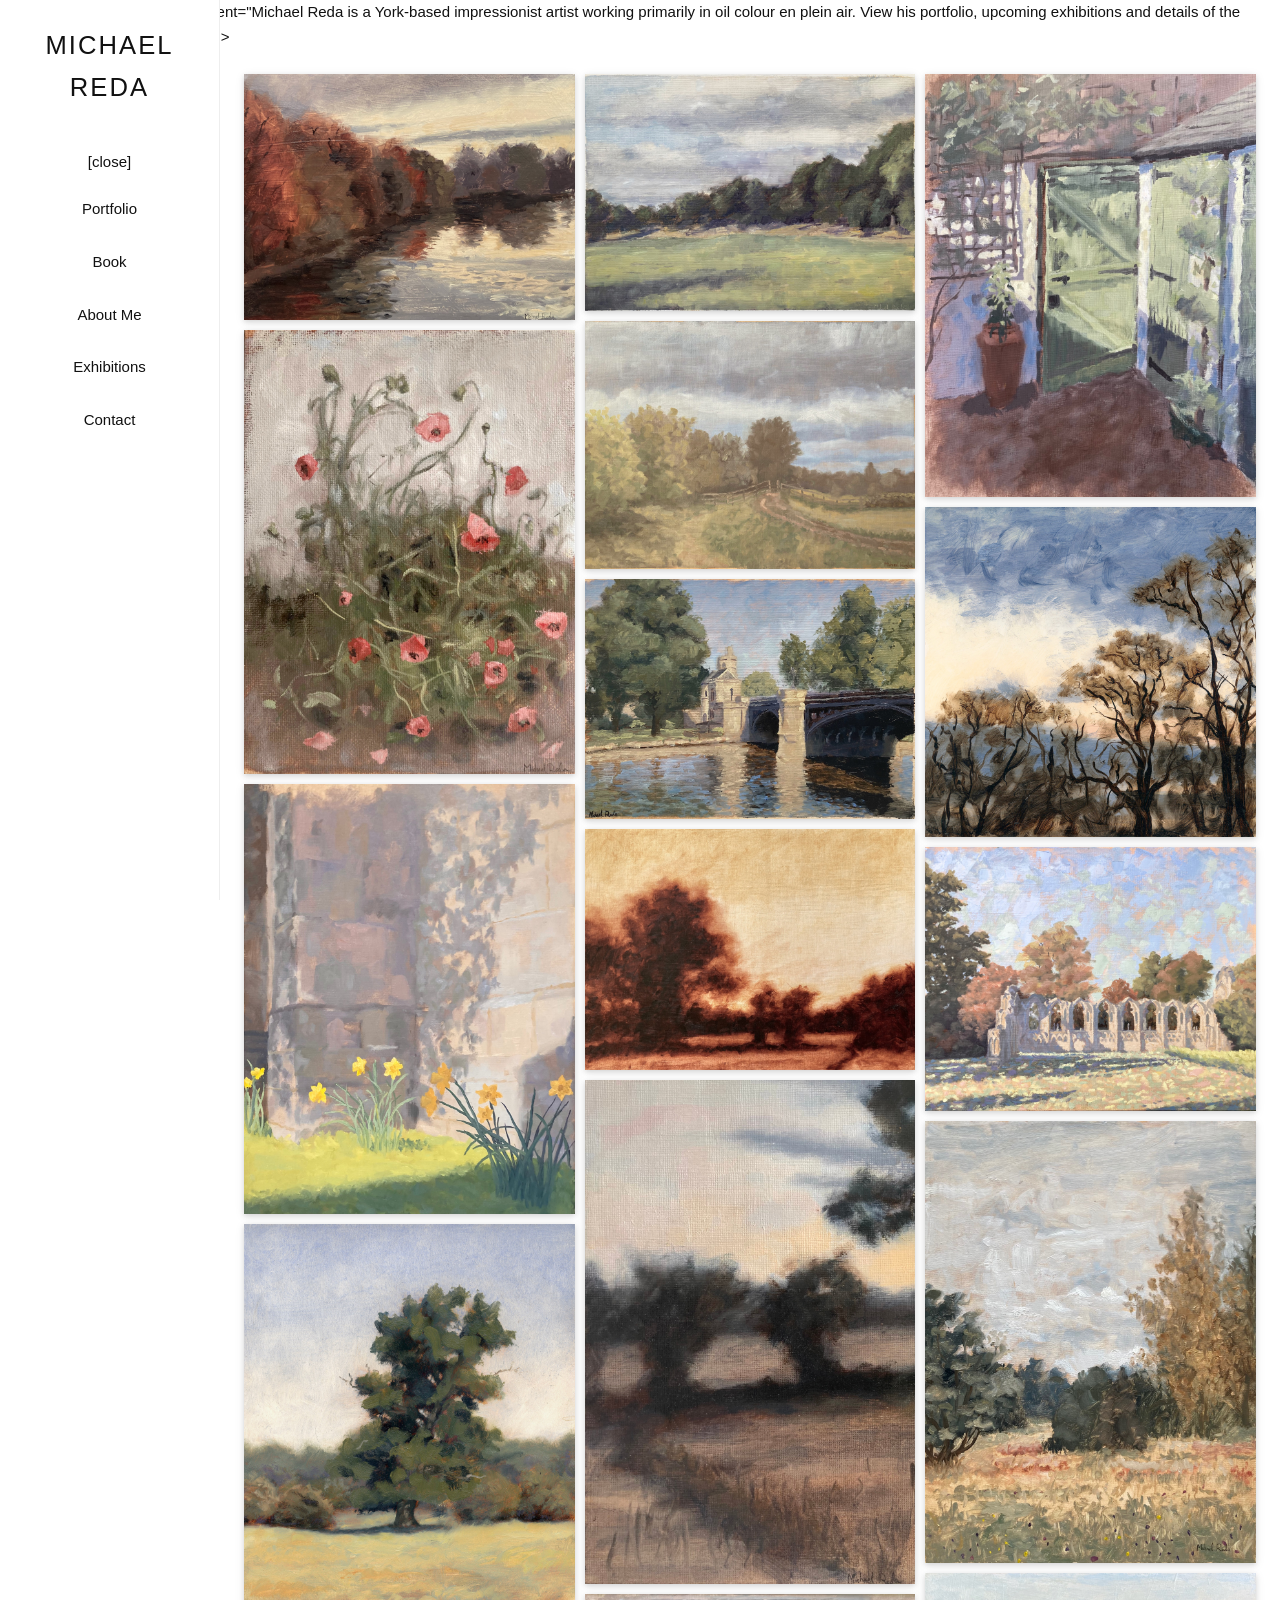
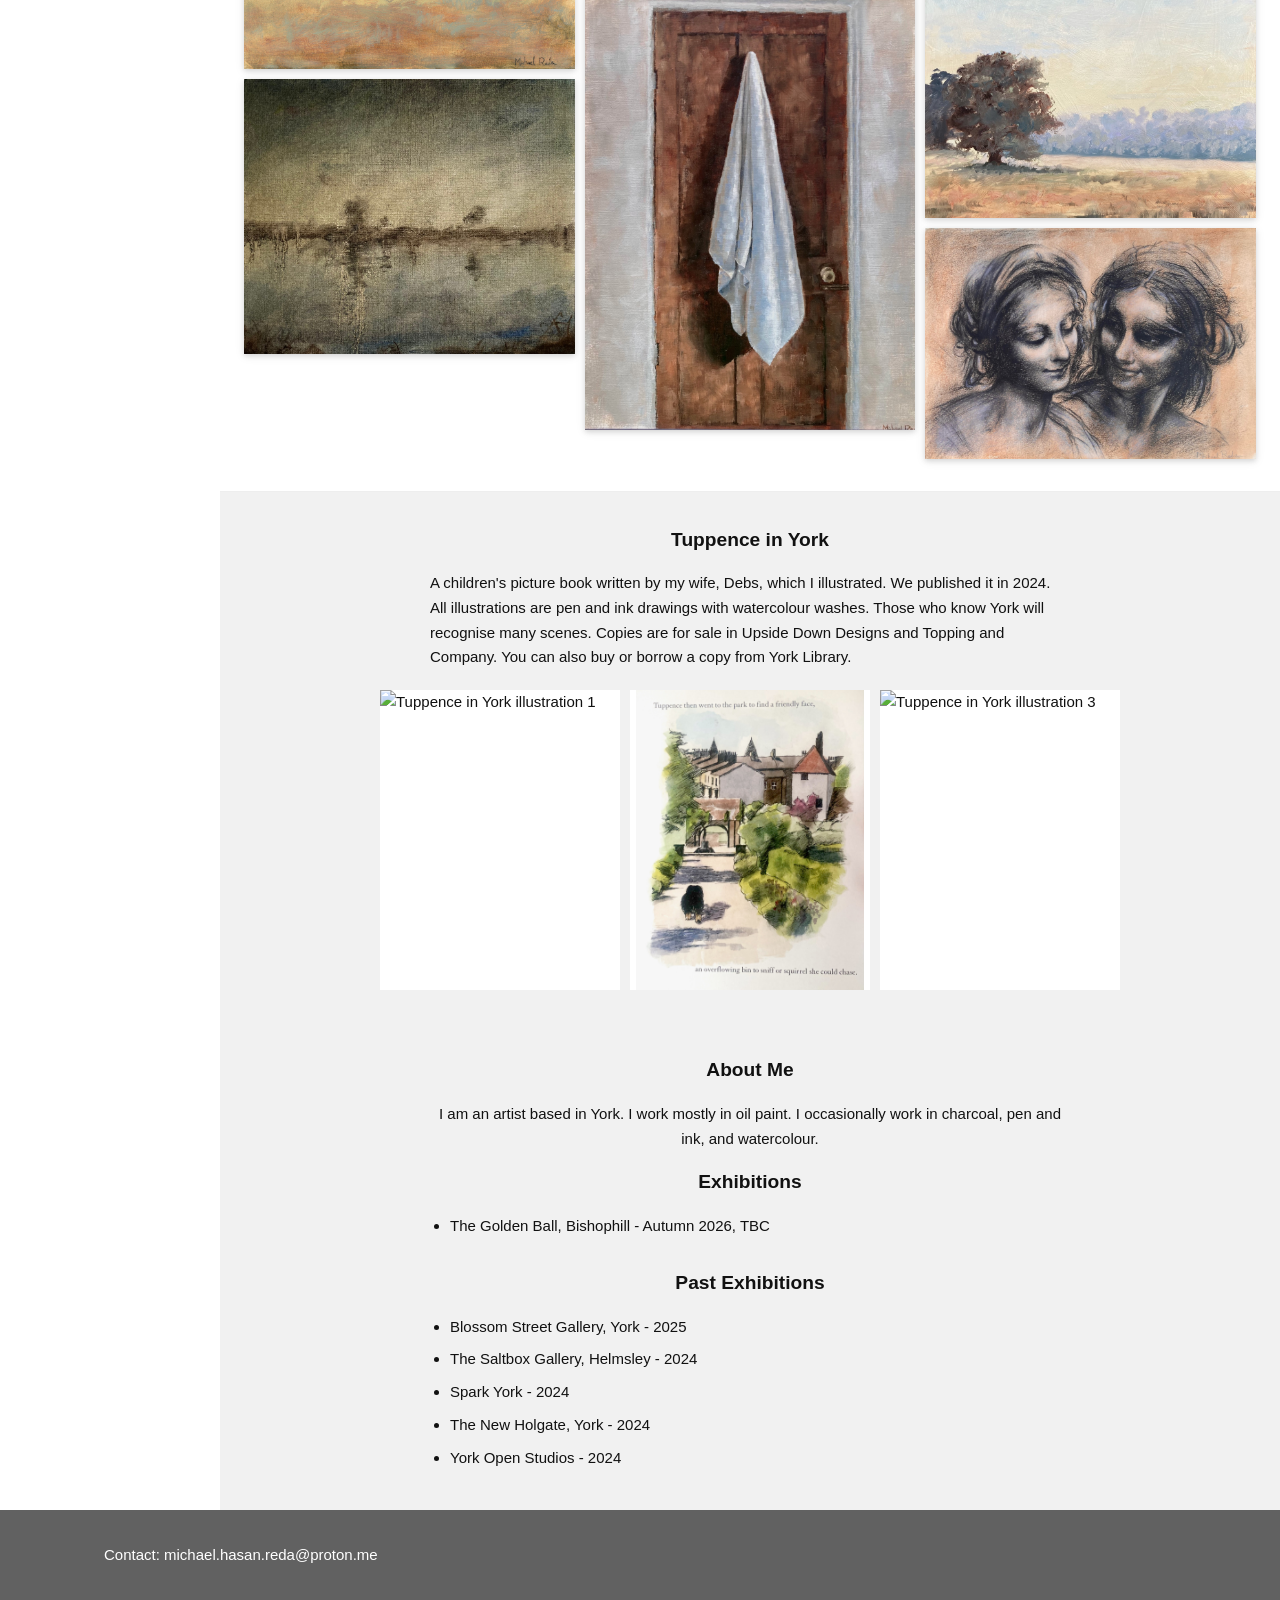
==== commit a367f38b: "Update index.html" ====
--- a/index.html
+++ b/index.html
@@ -3,7 +3,11 @@
 <head>
   <meta charset="UTF-8">
   <meta name="viewport" content="width=device-width, initial-scale=1">
-  <title>Michael Reda</title>
+  <title>Michael Reda | Oil Painter based in York</title>
+  < meta name ="description"
+    content="Michael Reda is a York-based impressionist artist working primarily in oil colour en plein air. 
+    View his portfolio, upcoming exhibitions and details of the picture book 'Tuppence in York'."
+    >
   <link rel="stylesheet" href="mr_stylesheet.css">
 </head>
 <body>
--- a/mr_stylesheet.css
+++ b/mr_stylesheet.css
@@ -1,12 +1,11 @@
 :root {
   --bg: #ffffff;
-  --surface: #f3f3f1;
+  --surface: #f1f1f1;
   --surface-dark: #616161;
-  --surface-darker: #3a3a3a;
   --text: #111111;
   --text-muted: #757575;
-  --border-soft: #eceae7;
-  --shadow-sm: 0 2px 5px rgba(0, 0, 0, 0.10), 0 2px 10px rgba(0, 0, 0, 0.06);
+  --border-soft: #eeeeee;
+  --shadow-sm: 0 2px 5px rgba(0, 0, 0, 0.12), 0 2px 10px rgba(0, 0, 0, 0.08);
   --shadow-md: 0 8px 24px rgba(0, 0, 0, 0.14);
   --sidebar-width: 220px;
   --content-max: 1120px;
@@ -14,14 +13,8 @@
   --transition: 0.24s ease;
 }
 
-* {
-  box-sizing: border-box;
-}
-
-html {
-  scroll-behavior: smooth;
-}
-
+* { box-sizing: border-box; }
+html { scroll-behavior: smooth; }
 body {
   margin: 0;
   min-height: 100vh;
@@ -32,21 +25,9 @@
   line-height: 1.65;
   overflow-x: hidden;
 }
-
-img {
-  display: block;
-  max-width: 100%;
-  height: auto;
-}
-
-a {
-  color: inherit;
-  text-decoration: none;
-}
-
-button {
-  font: inherit;
-}
+img { display: block; max-width: 100%; height: auto; }
+a { color: inherit; text-decoration: none; }
+button { font: inherit; }
 
 .skip-link {
   position: absolute;
@@ -57,30 +38,11 @@
   padding: 8px 12px;
   z-index: 9999;
 }
-
-.skip-link:focus {
-  left: 12px;
-  top: 12px;
-}
-
-.button {
-  border: 0;
-  background: transparent;
-  color: inherit;
-  cursor: pointer;
-  padding: 0;
-}
-
-.button--ghost {
-  padding: 10px 14px;
-}
-
-.button--dark {
-  color: #fff;
-  background: #000;
-  border-radius: 0;
-  padding: 7px 12px;
-}
+.skip-link:focus { left: 12px; top: 12px; }
+
+.button { border: 0; background: transparent; color: inherit; cursor: pointer; padding: 0; }
+.button--ghost { padding: 10px 14px; }
+.button--dark { color: #fff; background: #000; border-radius: 0; padding: 7px 12px; }
 
 .sidebar {
   position: fixed;
@@ -92,7 +54,6 @@
   transform: translateX(0);
   transition: transform var(--transition);
 }
-
 .sidebar__inner {
   height: 100%;
   display: flex;
@@ -100,7 +61,6 @@
   align-items: center;
   padding: 24px 16px;
 }
-
 .sidebar__title {
   margin: 0 0 32px;
   text-align: center;
@@ -108,14 +68,12 @@
   font-weight: 300;
   letter-spacing: 0.08em;
 }
-
 .sidebar__nav {
   width: 100%;
   display: flex;
   flex-direction: column;
   gap: 4px;
 }
-
 .sidebar__link {
   display: block;
   padding: 12px 12px;
@@ -134,15 +92,8 @@
   background: #fff;
   border-bottom: 1px solid var(--border-soft);
 }
-
-.topbar__brand {
-  font-size: 1rem;
-  letter-spacing: 0.08em;
-}
-
-.topbar__menu {
-  font-size: 1.2rem;
-}
+.topbar__brand { font-size: 1rem; letter-spacing: 0.08em; }
+.topbar__menu { font-size: 1.2rem; }
 
 .overlay {
   position: fixed;
@@ -153,65 +104,21 @@
   visibility: hidden;
   transition: opacity var(--transition), visibility var(--transition);
 }
-
-.overlay.is-visible {
-  opacity: 1;
-  visibility: visible;
-}
-
-.site-main {
-  margin-left: var(--sidebar-width);
-}
-
-.mobile-spacer {
-  height: 0;
-}
-
-.section {
-  padding: 32px 24px;
-}
-
-.section--muted {
-  background: var(--surface);
-}
-
-.section--center {
-  text-align: center;
-}
-
-.section__inner {
-  max-width: var(--content-max);
-  margin: 0 auto;
-}
-
-.section__inner--narrow {
-  max-width: var(--section-max);
-}
-
-.section__title {
-  margin: 0 0 16px;
-  font-size: 1.2rem;
-  font-weight: 300;
-}
-
-.section__title--center {
-  text-align: center;
-}
-
-.section__title--spaced {
-  margin-top: 28px;
-}
-
-.section-divider {
-  border: 0;
-  border-top: 1px solid var(--border-soft);
-  margin: 0;
-}
-
-.gallery {
-  padding-top: 24px;
-}
-
+.overlay.is-visible { opacity: 1; visibility: visible; }
+
+.site-main { margin-left: var(--sidebar-width); }
+.mobile-spacer { height: 0; }
+.section { padding: 32px 24px; }
+.section--muted { background: var(--surface); }
+.section--center { text-align: center; }
+.section__inner { max-width: var(--content-max); margin: 0 auto; }
+.section__inner--narrow { max-width: var(--section-max); }
+.section__title { margin: 0 0 16px; font-size: 1.2rem; font-weight: 300; }
+.section__title--center { text-align: center; }
+.section__title--spaced { margin-top: 28px; }
+.section-divider { border: 0; border-top: 1px solid var(--border-soft); margin: 0; }
+
+.gallery { padding-top: 24px; }
 .gallery__flex {
   max-width: var(--content-max);
   margin: 0 auto;
@@ -219,13 +126,11 @@
   gap: 10px;
   align-items: flex-start;
 }
-
 .gallery__flex--book {
   margin-top: 20px;
   justify-content: center;
   flex-wrap: wrap;
 }
-
 .gallery__column {
   display: flex;
   flex-direction: column;
@@ -233,47 +138,16 @@
   flex: 1 1 0;
   min-width: 0;
 }
-
-.gallery__item {
-  padding: 0;
-  border: 0;
-  background: transparent;
-  cursor: pointer;
-}
-
-.gallery__item img {
-  width: 100%;
-  display: block;
-  box-shadow: var(--shadow-sm);
-}
-
 .gallery__flex--book .gallery__column {
   flex: 0 1 240px;
   max-width: 240px;
 }
-
-.book__image {
-  width: 100%;
-  aspect-ratio: 4 / 5;
-  object-fit: contain;
-  background: #fff;
-}
-
-.about__portrait {
-  margin: 24px auto;
-  max-width: 260px;
-  width: 100%;
-}
-
-.list {
-  margin: 0;
-  padding-left: 20px;
-  text-align: left;
-}
-
-.list li {
-  margin-bottom: 8px;
-}
+.gallery__item { padding: 0; border: 0; background: transparent; cursor: pointer; }
+.gallery__item img { width: 100%; display: block; box-shadow: var(--shadow-sm); }
+.book__image { width: 100%; aspect-ratio: 4 / 5; object-fit: contain; background: #fff; }
+
+.list { margin: 0; padding-left: 20px; text-align: left; }
+.list li { margin-bottom: 8px; }
 
 .modal {
   position: fixed;
@@ -281,18 +155,8 @@
   display: none;
   z-index: 30;
 }
-
-.modal.is-open {
-  display: grid;
-  place-items: center;
-}
-
-.modal__backdrop {
-  position: absolute;
-  inset: 0;
-  background: rgba(0, 0, 0, 0.58);
-}
-
+.modal.is-open { display: grid; place-items: center; }
+.modal__backdrop { position: absolute; inset: 0; background: rgba(0, 0, 0, 0.58); }
 .modal__content {
   position: relative;
   z-index: 1;
@@ -306,7 +170,6 @@
   display: flex;
   flex-direction: column;
 }
-
 .modal__close {
   position: absolute;
   top: 10px;
@@ -318,14 +181,12 @@
   line-height: 1;
   z-index: 2;
 }
-
 .modal__image {
   width: 100%;
   max-width: 100%;
   max-height: calc(100dvh - 120px);
   object-fit: contain;
 }
-
 .modal__caption {
   margin: 10px 0 0;
   text-align: center;
@@ -333,72 +194,49 @@
   flex: 0 0 auto;
 }
 
-.footer {
-  background: var(--surface-dark);
-  color: #fff;
-}
-
-.footer__inner {
-  max-width: var(--content-max);
-  margin: 0 auto;
-  padding: 18px 24px;
-}
+.footer { background: var(--surface-dark); color: #fff; }
+.footer__inner { max-width: var(--content-max); margin: 0 auto; padding: 18px 24px; }
 
 @media (max-width: 992px) {
-  .sidebar {
-    transform: translateX(-100%);
-  }
-
-  .sidebar.is-open {
-    transform: translateX(0);
-  }
-
-  .topbar {
-    display: flex;
-  }
-
-  .site-main {
-    margin-left: 0;
-  }
-
-  .mobile-spacer {
-    height: 8px;
-  }
+  .sidebar { transform: translateX(-100%); }
+  .sidebar.is-open { transform: translateX(0); }
+  .topbar { display: flex; }
+  .site-main { margin-left: 0; }
+  .mobile-spacer { height: 8px; }
 }
 
 @media (max-width: 768px) {
+  .gallery__flex { flex-direction: column; }
+  .gallery__flex--book .gallery__column { max-width: 100%; }
+  .section { padding: 24px 16px; }
+  .modal__content { width: min(94vw, 980px); max-height: calc(100dvh - 24px); }
+  .modal__image { max-height: calc(100dvh - 110px); }
+}
+
+@media (max-width: 600px) {
+  .sidebar__title { font-size: 1.35rem; }
+  .gallery__flex { flex-direction: column; }
+  .gallery__flex--book .gallery__column { max-width: 100%; }
+}
+
+@media (max-width: 900px) and (orientation: landscape) {
   .gallery__flex {
-    flex-direction: column;
+    flex-direction: row;
+    flex-wrap: wrap;
+    gap: 8px;
+  }
+
+  .gallery__column {
+    flex: 1 1 calc(33.333% - 8px);
+    max-width: calc(33.333% - 8px);
+  }
+
+  .gallery__flex--book {
+    justify-content: center;
   }
 
   .gallery__flex--book .gallery__column {
-    max-width: 100%;
-  }
-
-  .section {
-    padding: 24px 16px;
-  }
-
-  .modal__content {
-    width: min(94vw, 980px);
-    max-height: calc(100dvh - 24px);
-  }
-
-  .modal__image {
-    max-height: calc(100dvh - 110px);
-  }
-}
-
-@media (max-width: 600px) {
-  .sidebar__title {
-    font-size: 1.35rem;
-  }
-
-  .gallery__flex {
-    flex-direction: column;
-  }
-
-  .gallery__flex--book .gallery__column {
-    max-width: 100%;
-  }
-}
+    flex: 1 1 calc(33.333% - 8px);
+    max-width: calc(33.333% - 8px);
+  }
+}
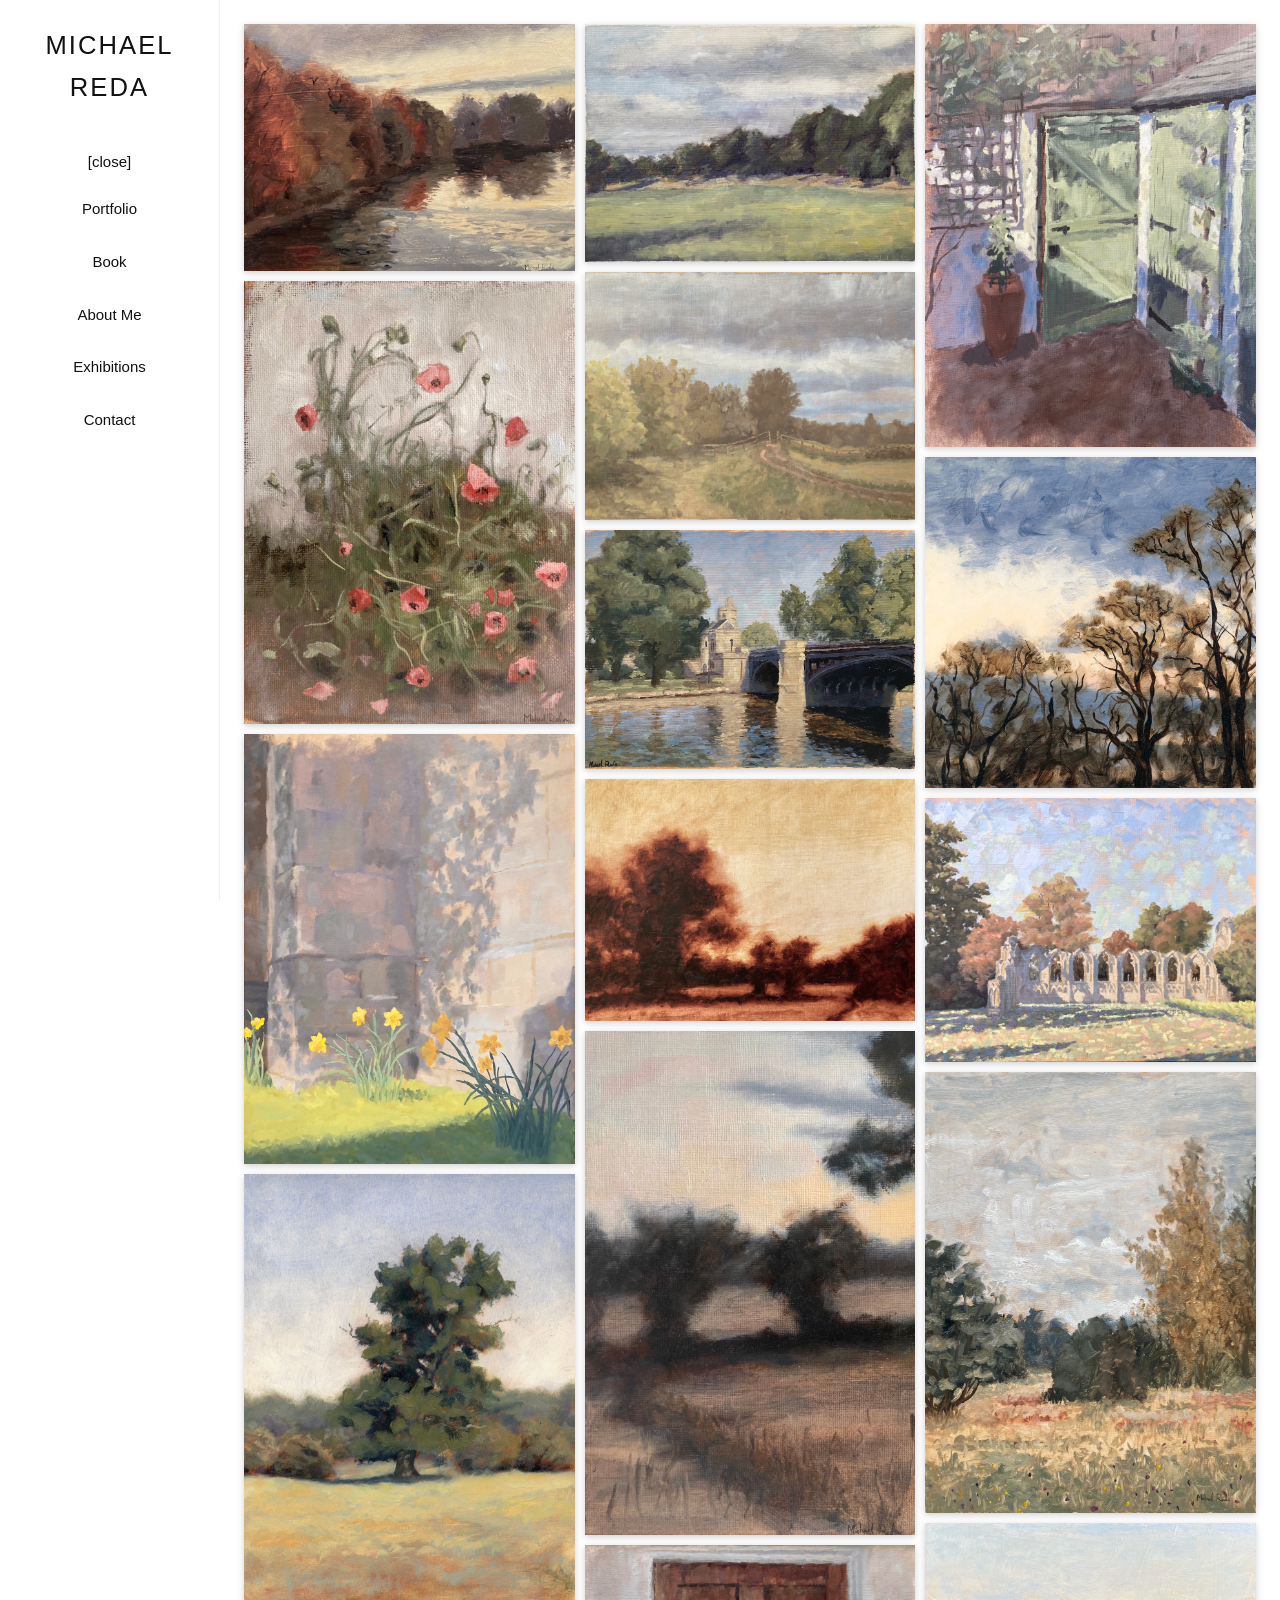
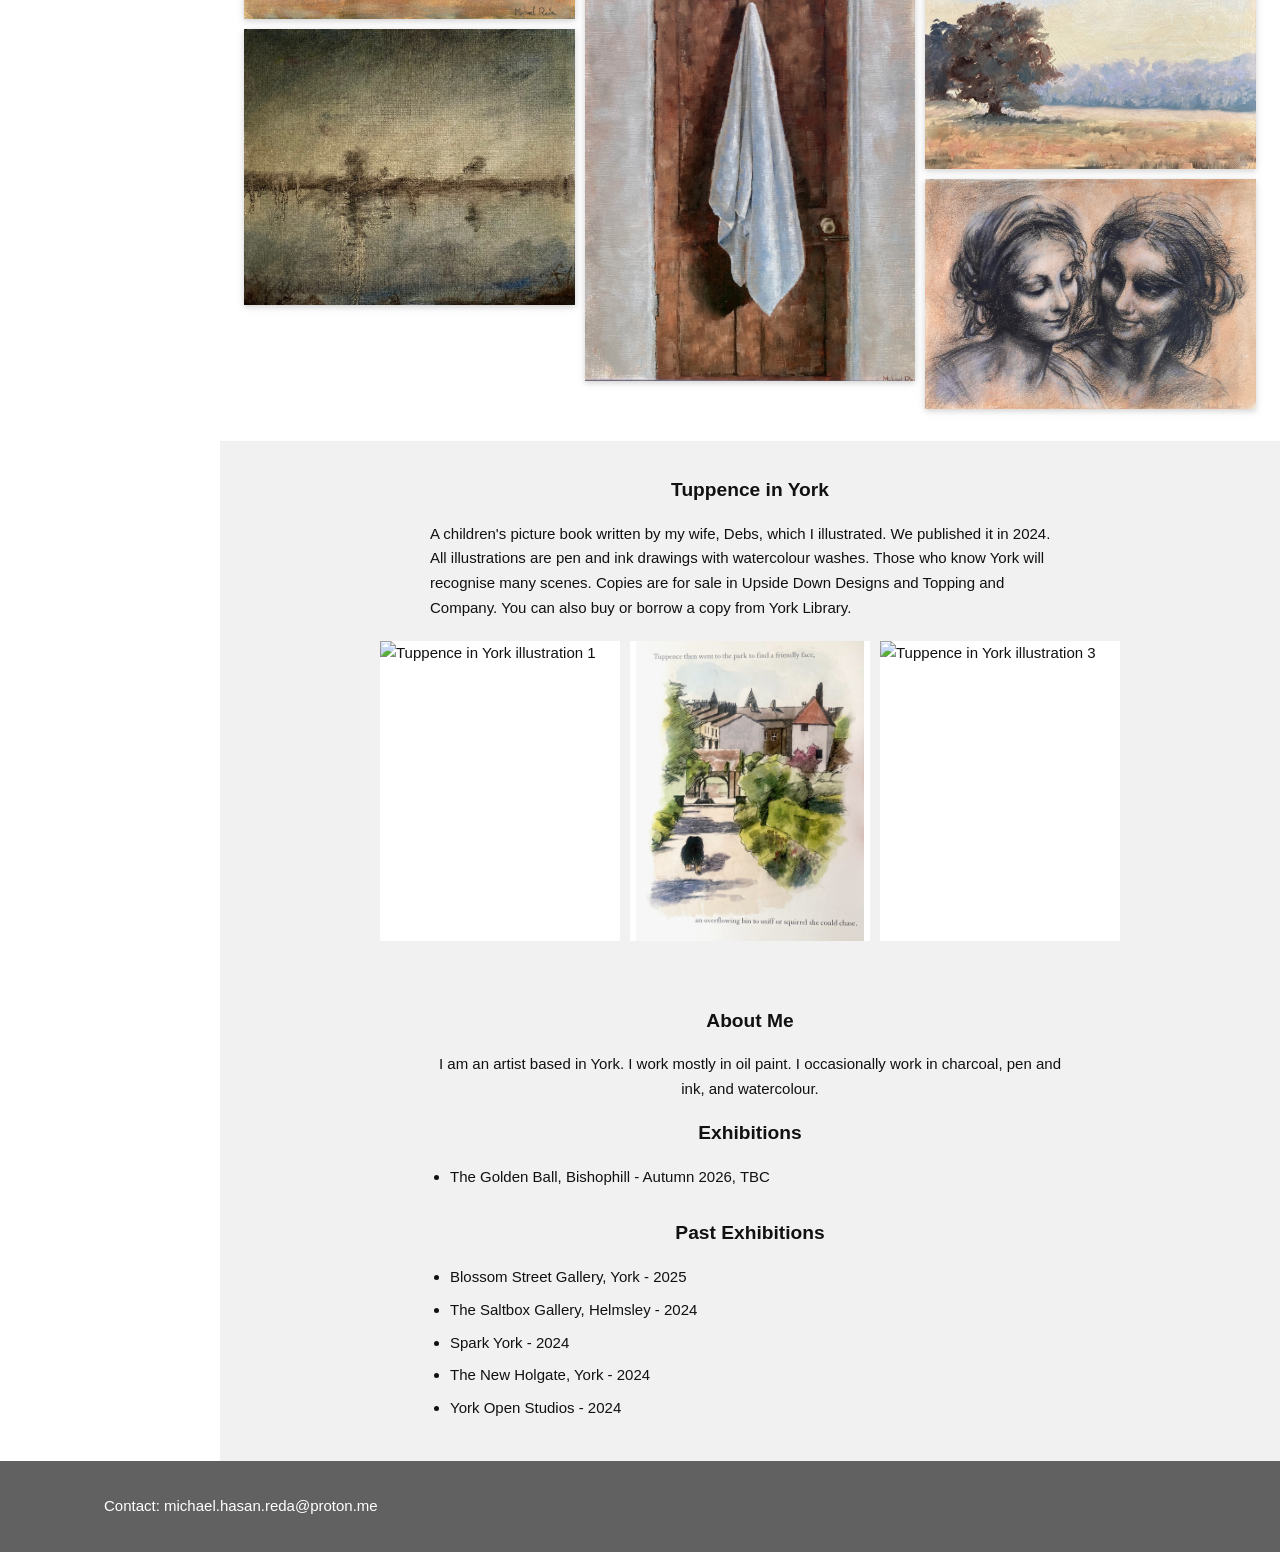
==== commit 33d5eaf2: "Update index.html" ====
--- a/index.html
+++ b/index.html
@@ -4,7 +4,7 @@
   <meta charset="UTF-8">
   <meta name="viewport" content="width=device-width, initial-scale=1">
   <title>Michael Reda | Oil Painter based in York</title>
-  < meta name ="description"
+  <meta name ="description"
     content="Michael Reda is a York-based impressionist artist working primarily in oil colour en plein air. 
     View his portfolio, upcoming exhibitions and details of the picture book 'Tuppence in York'."
     >
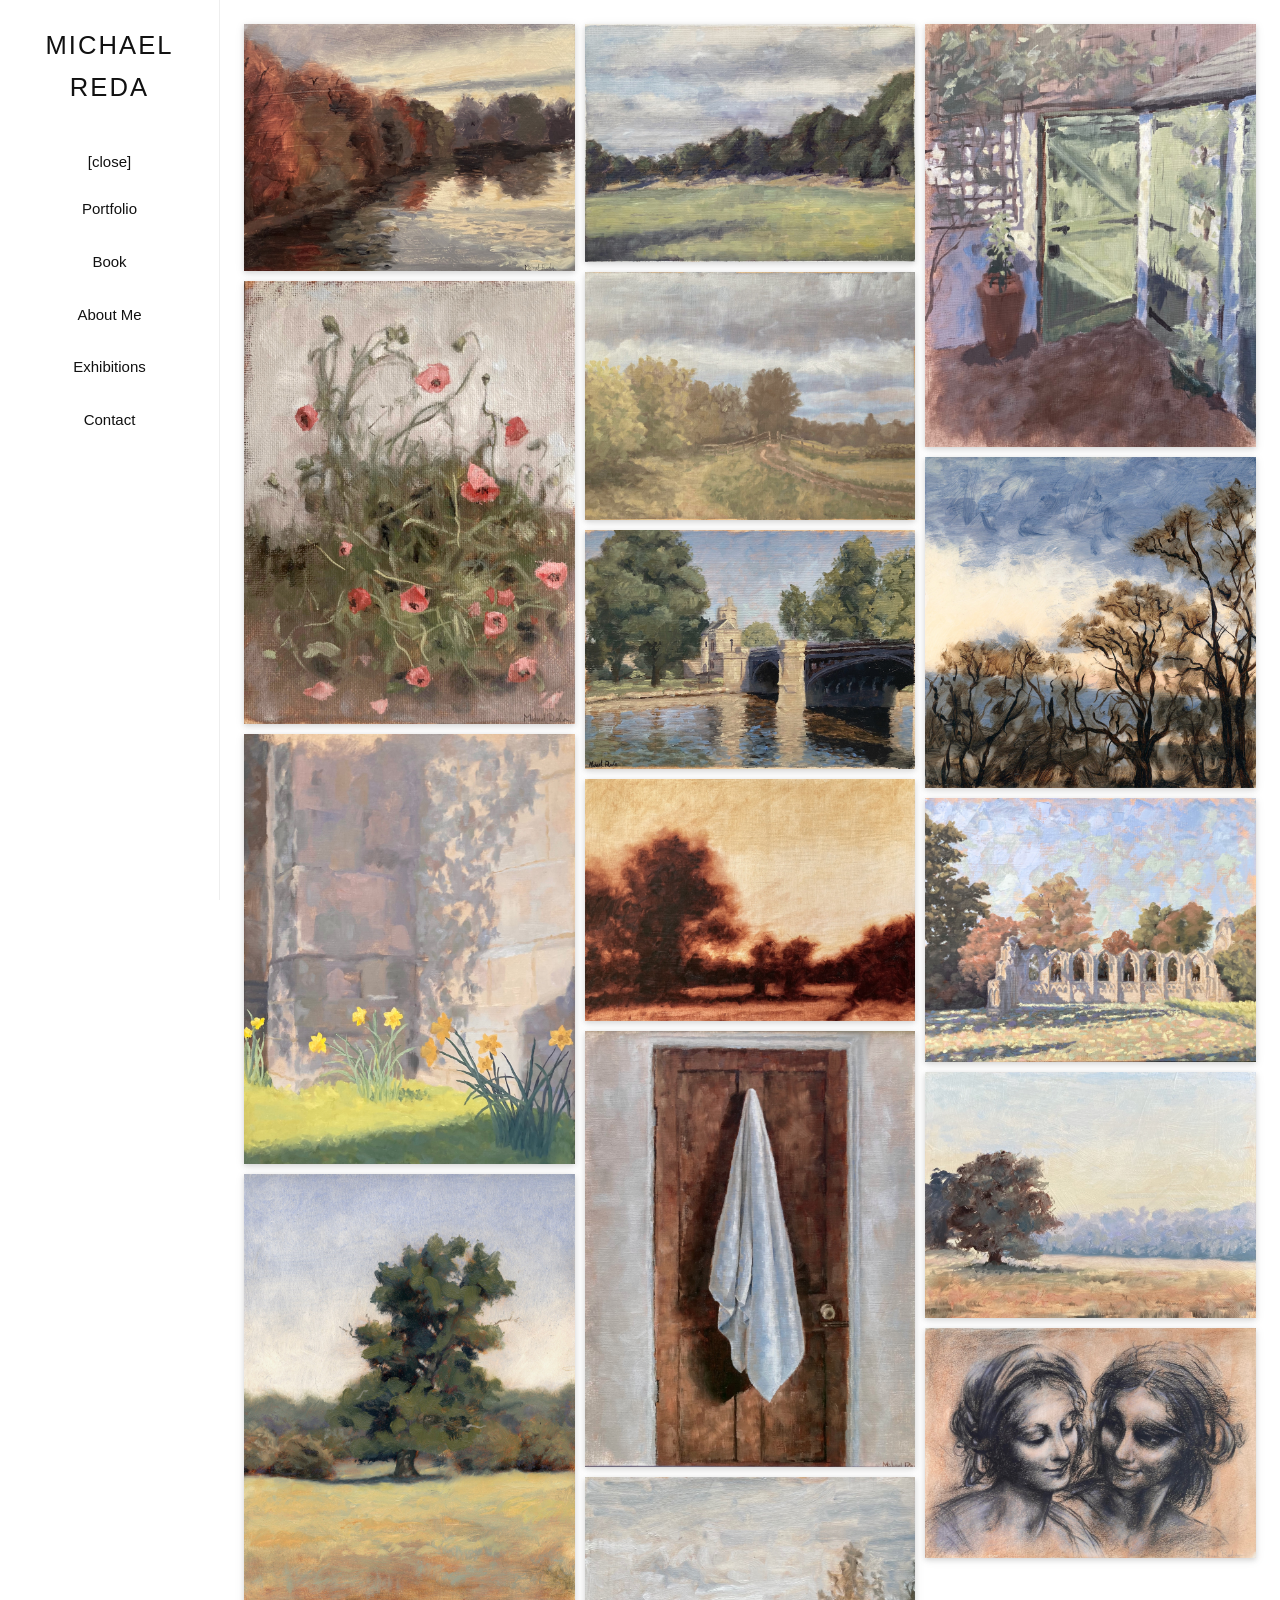
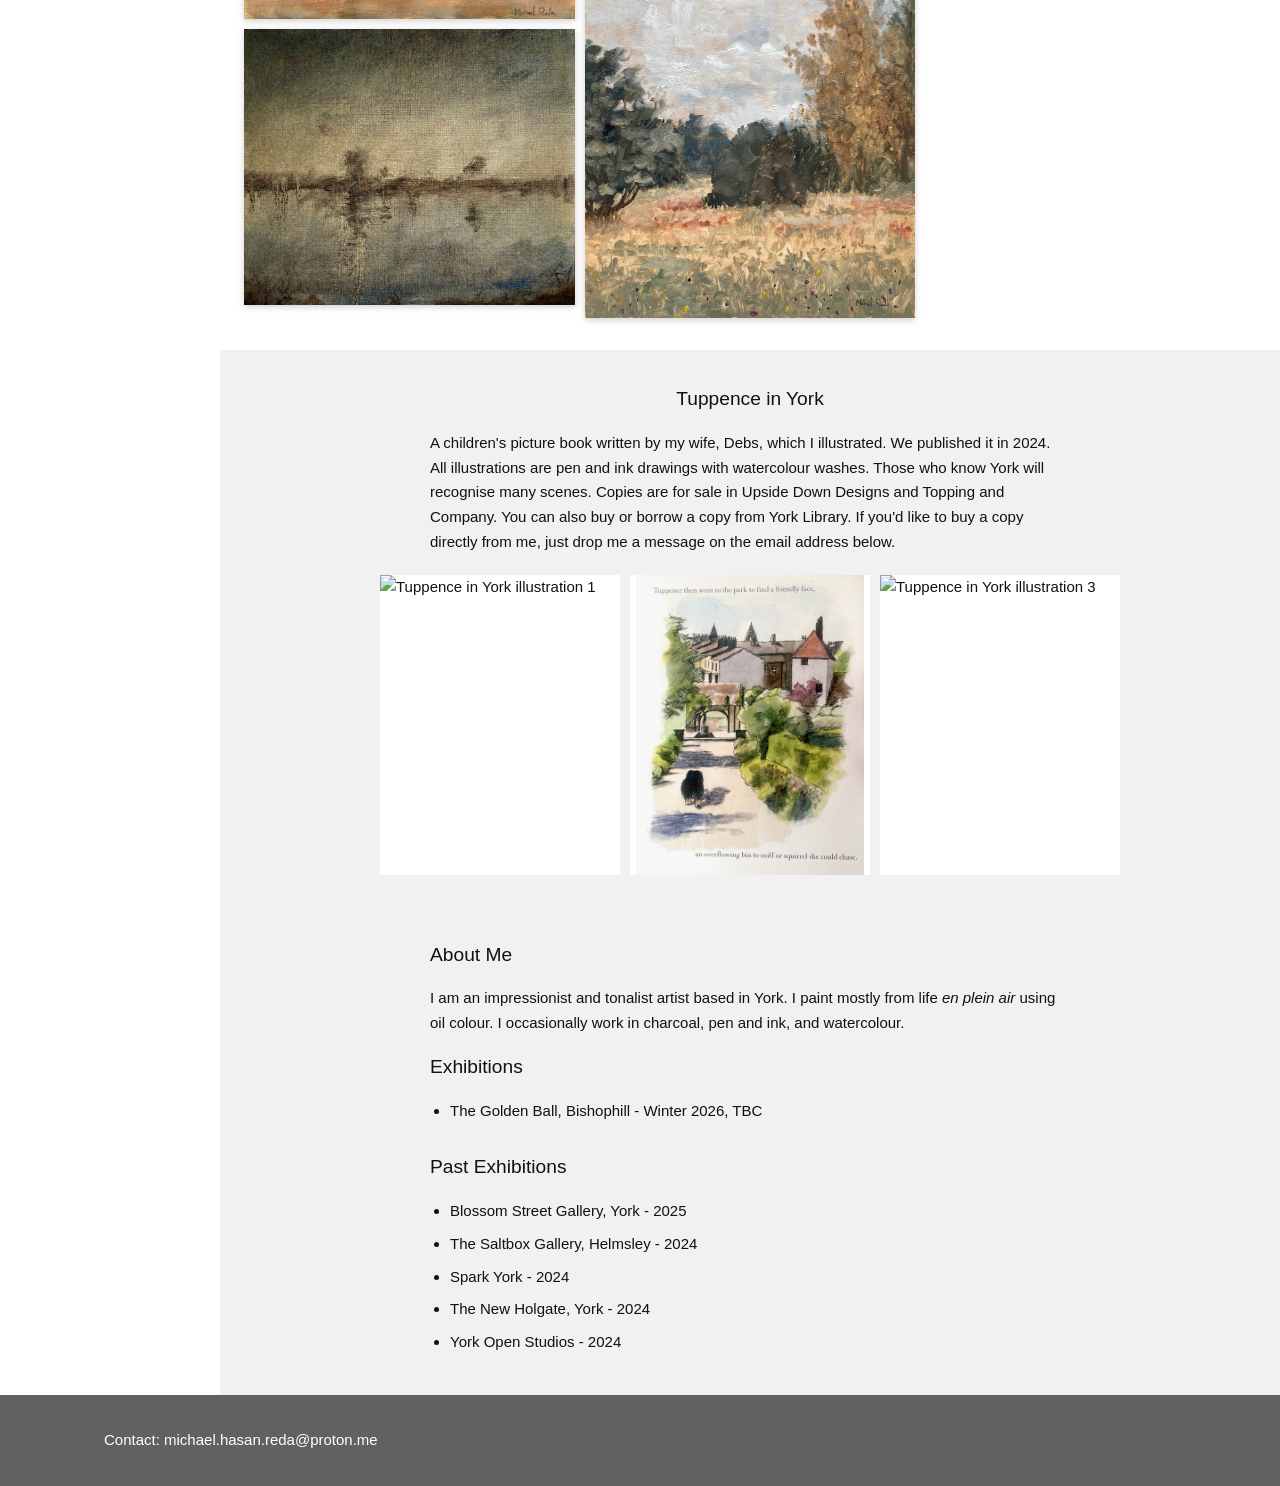
==== commit 7a2f1495: "Add files via upload" ====
--- a/index.html
+++ b/index.html
@@ -6,7 +6,7 @@
   <title>Michael Reda | Oil Painter based in York</title>
   <meta name ="description"
     content="Michael Reda is a York-based impressionist artist working primarily in oil colour en plein air. 
-    View his portfolio, upcoming exhibitions and details of the picture book 'Tuppence in York'."
+    View his portfolio, upcoming exhibitions and details of the picture book <i>Tuppence in York</i>."
     >
   <link rel="stylesheet" href="mr_stylesheet.css">
 </head>
@@ -51,14 +51,13 @@
           <button class="gallery__item" type="button" onclick="openModal(this)"><img src="img_5.jpeg" alt="Artwork image 5"></button>
           <button class="gallery__item" type="button" onclick="openModal(this)"><img src="img_6.jpeg" alt="Artwork image 6"></button>
           <button class="gallery__item" type="button" onclick="openModal(this)"><img src="img_18.jpeg" alt="Artwork image 18"></button>
-          <button class="gallery__item" type="button" onclick="openModal(this)"><img src="img_17.jpeg" alt="Artwork image 17"></button>
           <button class="gallery__item" type="button" onclick="openModal(this)"><img src="img_12.jpeg" alt="Artwork image 12"></button>
+          <button class="gallery__item" type="button" onclick="openModal(this)"><img src="img_19.jpeg" alt="Artwork image 19"></button>
         </div>
         <div class="gallery__column">
           <button class="gallery__item" type="button" onclick="openModal(this)"><img src="img_7.jpeg" alt="Artwork image 7"></button>
           <button class="gallery__item" type="button" onclick="openModal(this)"><img src="img_8.jpeg" alt="Artwork image 8"></button>
           <button class="gallery__item" type="button" onclick="openModal(this)"><img src="img_15.jpeg" alt="Artwork image 15"></button>
-          <button class="gallery__item" type="button" onclick="openModal(this)"><img src="img_19.jpeg" alt="Artwork image 19"></button>
           <button class="gallery__item" type="button" onclick="openModal(this)"><img src="img_14.jpeg" alt="Artwork image 14"></button>
           <button class="gallery__item" type="button" onclick="openModal(this)"><img src="img_9.jpeg" alt="Artwork image 9"></button>
         </div>
@@ -78,12 +77,12 @@
 
     <section class="section section--muted book" id="book">
       <div class="section__inner section__inner--narrow">
-        <h2 class="section__title section__title--center"><strong>Tuppence in York</strong></h2>
+        <h2 class="section__title section__title--center">Tuppence in York</h2>
         <p>
           A children's picture book written by my wife, Debs, which I illustrated. We published it in 2024.
           All illustrations are pen and ink drawings with watercolour washes. Those who know York will recognise
           many scenes. Copies are for sale in Upside Down Designs and Topping and Company. You can also buy or
-          borrow a copy from York Library.
+          borrow a copy from York Library. If you'd like to buy a copy directly from me, just drop me a message on the email address below.
         </p>
       </div>
 
@@ -100,22 +99,22 @@
       </div>
     </section>
 
-    <section class="section section--muted section--center about" id="about">
+    <section class="section section--muted about" id="about">
       <div class="section__inner section__inner--narrow">
-        <h2 class="section__title"><strong>About Me</strong></h2>
+        <h2 class="section__title">About Me</h2>
         <p>
-          I am an artist based in York. I work mostly in oil paint. I occasionally work in charcoal,
+          I am an impressionist and tonalist artist based in York. I paint mostly from life <i>en plein air</i> using oil colour. I occasionally work in charcoal,
           pen and ink, and watercolour.
         </p>
       </div>
 
       <div class="section__inner section__inner--narrow" id="exhibitions">
-        <h2 class="section__title"><strong>Exhibitions</strong></h2>
+        <h2 class="section__title">Exhibitions</h2>
         <ul class="list">
-          <li>The Golden Ball, Bishophill - Autumn 2026, TBC</li>
+          <li>The Golden Ball, Bishophill - Winter 2026, TBC</li>
         </ul>
 
-        <h2 class="section__title section__title--spaced"><strong>Past Exhibitions</strong></h2>
+        <h3 class="section__title section__title--spaced">Past Exhibitions</h3>
         <ul class="list">
           <li>Blossom Street Gallery, York - 2025</li>
           <li>The Saltbox Gallery, Helmsley - 2024</li>
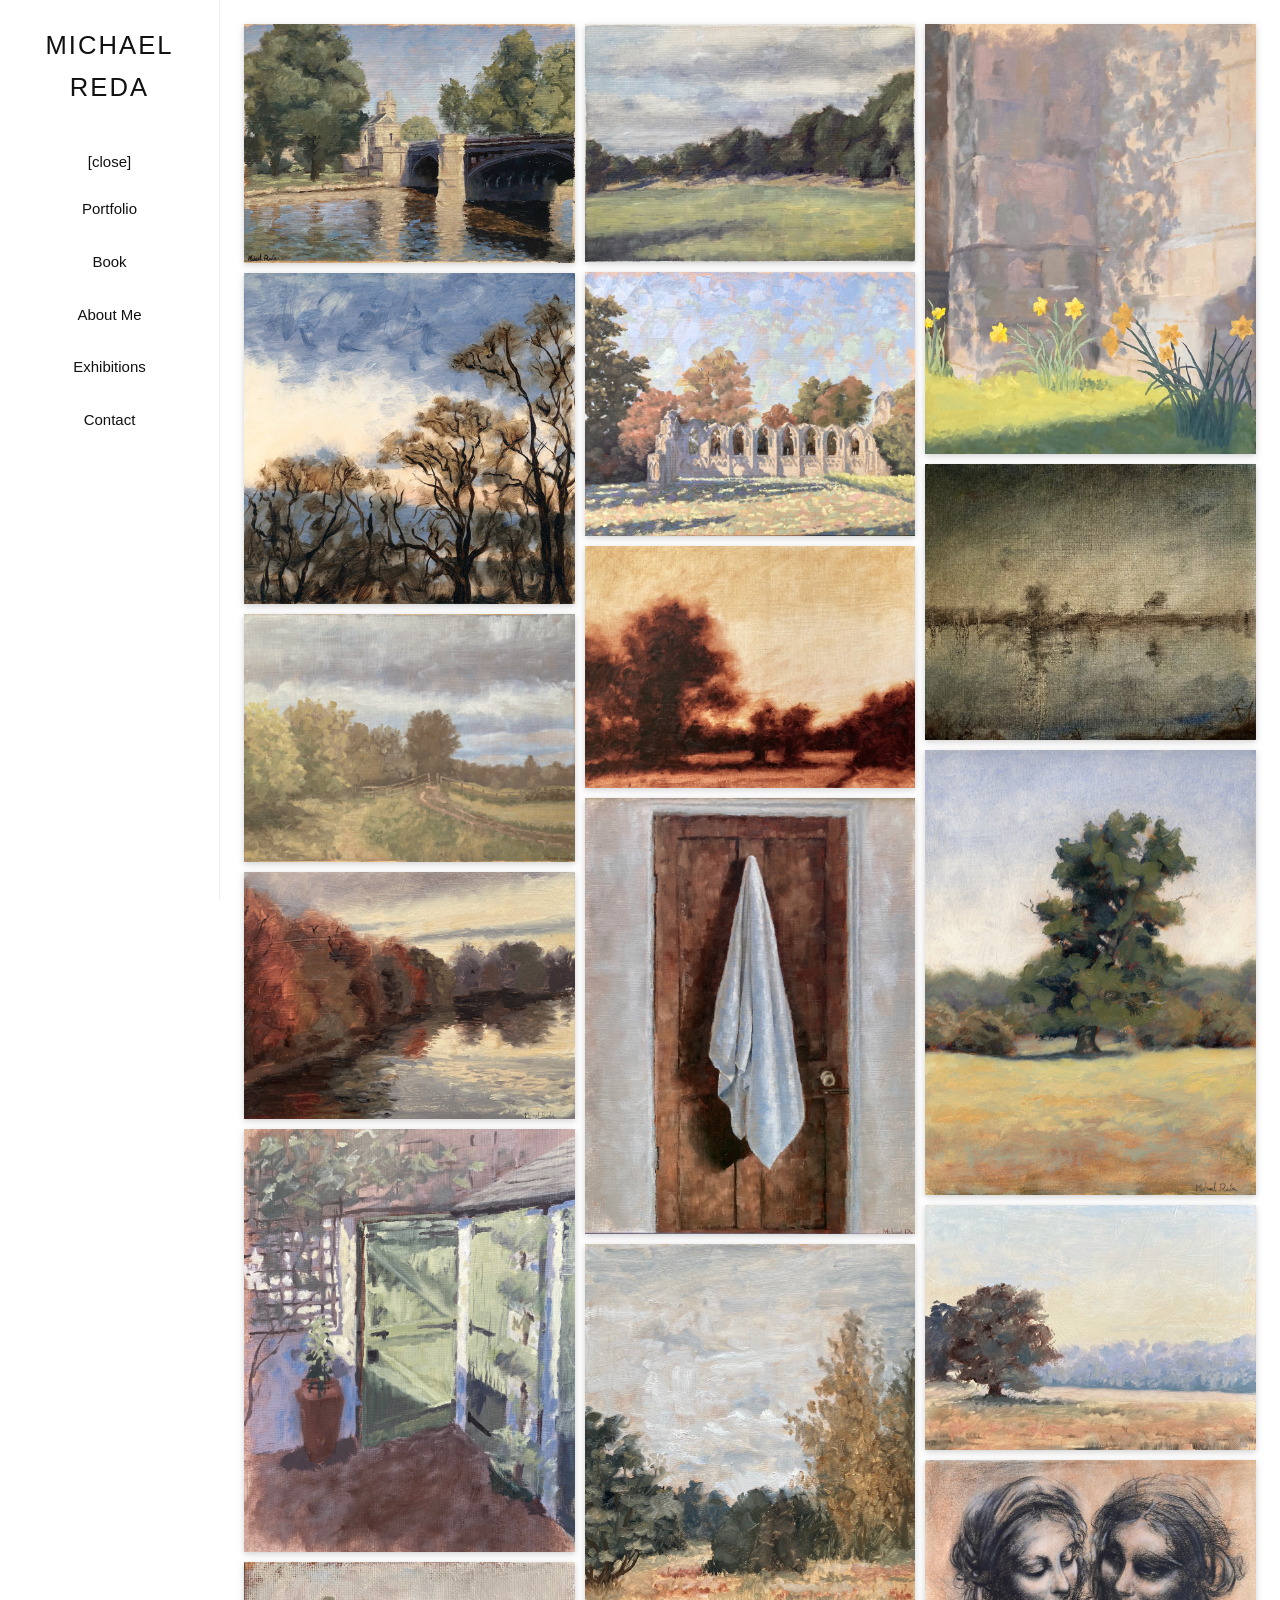
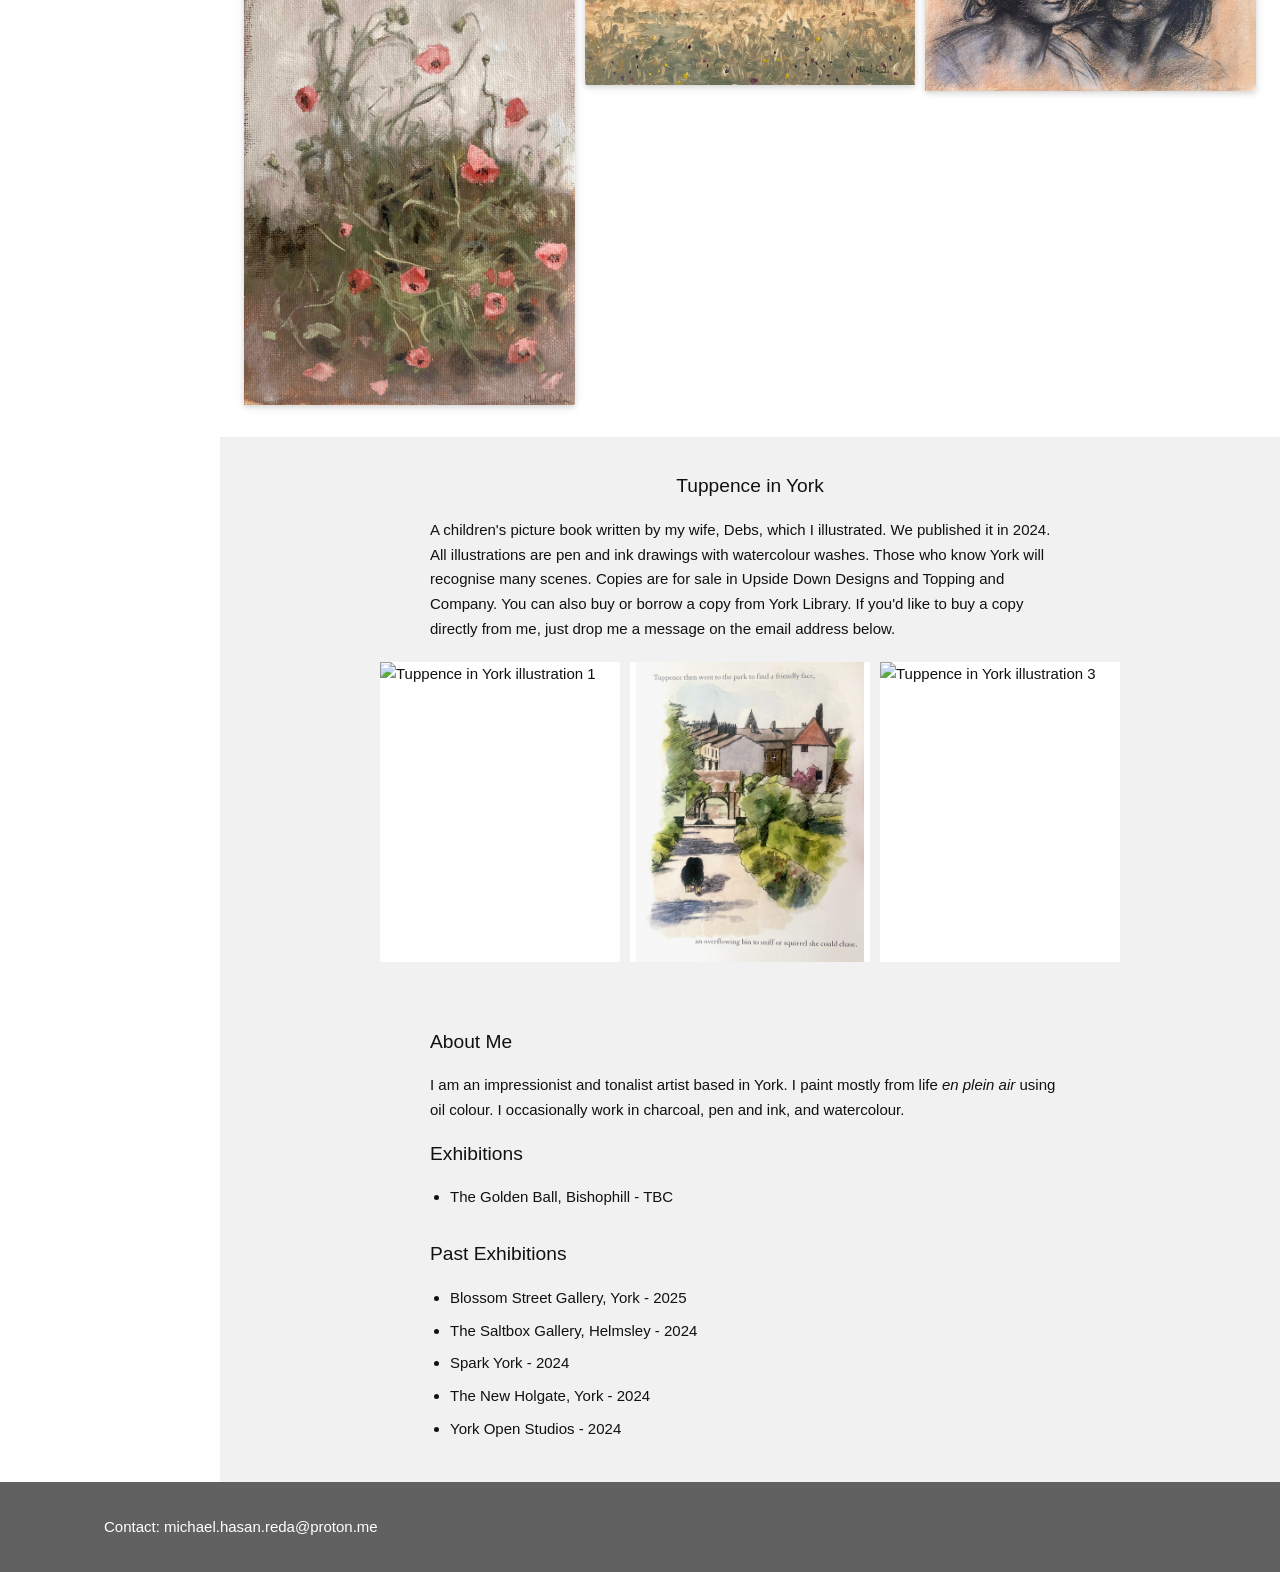
==== commit 122cec4b: "Update index.html" ====
--- a/index.html
+++ b/index.html
@@ -40,26 +40,26 @@
     <section class="gallery section" id="top" aria-label="Artwork gallery">
       <div class="gallery__flex">
         <div class="gallery__column">
-          <button class="gallery__item" type="button" onclick="openModal(this)"><img src="img_1.jpeg" alt="Artwork image 1"></button>
-          <button class="gallery__item" type="button" onclick="openModal(this)"><img src="img_2.jpeg" alt="Artwork image 2"></button>
-          <button class="gallery__item" type="button" onclick="openModal(this)"><img src="img_3.jpeg" alt="Artwork image 3"></button>
-          <button class="gallery__item" type="button" onclick="openModal(this)"><img src="img_13.jpeg" alt="Artwork image 13"></button>
-          <button class="gallery__item" type="button" onclick="openModal(this)"><img src="img_16.jpeg" alt="Artwork image 16"></button>
+          <button class="gallery__item" type="button" onclick="openModal(this)"><img src="img_6.jpeg" alt="Skeldergate Bridge and Dyls, 2023"></button>
+          <button class="gallery__item" type="button" onclick="openModal(this)"><img src="img_8.jpeg" alt="Trees in the Moat on Price's Lane, 2024"></button>
+          <button class="gallery__item" type="button" onclick="openModal(this)"><img src="img_5.jpeg" alt="A Stile on Middlethorpe Ings, 2024"></button>
+          <button class="gallery__item" type="button" onclick="openModal(this)"><img src="img_1.jpeg" alt="Looking South Down the Ouse from Skeldergate Bridge, 2024"></button>
+          <button class="gallery__item" type="button" onclick="openModal(this)"><img src="img_7.jpeg" alt="Morning Sunlight in My Garden, 2023"></button>
+          <button class="gallery__item" type="button" onclick="openModal(this)"><img src="img_2.jpeg" alt="Poppies After the Rain, 2020"></button>
         </div>
         <div class="gallery__column">
-          <button class="gallery__item" type="button" onclick="openModal(this)"><img src="img_4.jpeg" alt="Artwork image 4"></button>
-          <button class="gallery__item" type="button" onclick="openModal(this)"><img src="img_5.jpeg" alt="Artwork image 5"></button>
-          <button class="gallery__item" type="button" onclick="openModal(this)"><img src="img_6.jpeg" alt="Artwork image 6"></button>
-          <button class="gallery__item" type="button" onclick="openModal(this)"><img src="img_18.jpeg" alt="Artwork image 18"></button>
-          <button class="gallery__item" type="button" onclick="openModal(this)"><img src="img_12.jpeg" alt="Artwork image 12"></button>
-          <button class="gallery__item" type="button" onclick="openModal(this)"><img src="img_19.jpeg" alt="Artwork image 19"></button>
+          <button class="gallery__item" type="button" onclick="openModal(this)"><img src="img_4.jpeg" alt="On the Knavesmire looking South West, 2020"></button>
+          <button class="gallery__item" type="button" onclick="openModal(this)"><img src="img_15.jpeg" alt="St Mary's Abbey, the Museum Gardens, 2024"></button>
+          <button class="gallery__item" type="button" onclick="openModal(this)"><img src="img_18.jpeg" alt="Ash Tree and Hawthorn hedgerows at Nun Ings, a study in tranparent earth tones, 2024"></button>
+          <button class="gallery__item" type="button" onclick="openModal(this)"><img src="img_12.jpeg" alt="My Towel on the Bathroom Door, 2021"></button>
+          <button class="gallery__item" type="button" onclick="openModal(this)"><img src="img_19.jpeg" alt="A Meadow at the Yorkshire Arboretum, 2024"></button>
         </div>
         <div class="gallery__column">
-          <button class="gallery__item" type="button" onclick="openModal(this)"><img src="img_7.jpeg" alt="Artwork image 7"></button>
-          <button class="gallery__item" type="button" onclick="openModal(this)"><img src="img_8.jpeg" alt="Artwork image 8"></button>
-          <button class="gallery__item" type="button" onclick="openModal(this)"><img src="img_15.jpeg" alt="Artwork image 15"></button>
-          <button class="gallery__item" type="button" onclick="openModal(this)"><img src="img_14.jpeg" alt="Artwork image 14"></button>
-          <button class="gallery__item" type="button" onclick="openModal(this)"><img src="img_9.jpeg" alt="Artwork image 9"></button>
+          <button class="gallery__item" type="button" onclick="openModal(this)"><img src="img_3.jpeg" alt="Daffodils in the Churchyard of All Saints Pavement, 2024"></button>
+          <button class="gallery__item" type="button" onclick="openModal(this)"><img src="img_16.jpeg" alt="Nocturne, Middlethorpe Ings, 2023"></button>
+          <button class="gallery__item" type="button" onclick="openModal(this)"><img src="img_13.jpeg" alt="An Oak Tree in Duncombe Park, 2023"></button>
+          <button class="gallery__item" type="button" onclick="openModal(this)"><img src="img_14.jpeg" alt="A Meadow by the River Rye in Duncombe Park, 2023"></button>
+          <button class="gallery__item" type="button" onclick="openModal(this)"><img src="img_9.jpeg" alt="Master copy of a detail from Leonardo's 'The Virgin and Child with Saint Anne and Saint John the Baptist', chalk and charcoal on toned paper, 2014"></button>
         </div>
       </div>
     </section>
@@ -91,10 +91,10 @@
           <img class="book__image" src="TiY_1.jpeg" alt="Tuppence in York illustration 1">
         </div>
         <div class="gallery__column">
-          <img class="book__image" src="TiY_4.jpeg" alt="Tuppence in York illustration 2">
+          <img class="book__image" src="TiY_2.jpeg" alt="Tuppence in York illustration 2">
         </div>
         <div class="gallery__column">
-          <img class="book__image" src="TiY_2.jpeg" alt="Tuppence in York illustration 3">
+          <img class="book__image" src="TiY_3.jpeg" alt="Tuppence in York illustration 3">
         </div>
       </div>
     </section>
@@ -111,7 +111,7 @@
       <div class="section__inner section__inner--narrow" id="exhibitions">
         <h2 class="section__title">Exhibitions</h2>
         <ul class="list">
-          <li>The Golden Ball, Bishophill - Winter 2026, TBC</li>
+          <li>The Golden Ball, Bishophill - TBC</li>
         </ul>
 
         <h3 class="section__title section__title--spaced">Past Exhibitions</h3>
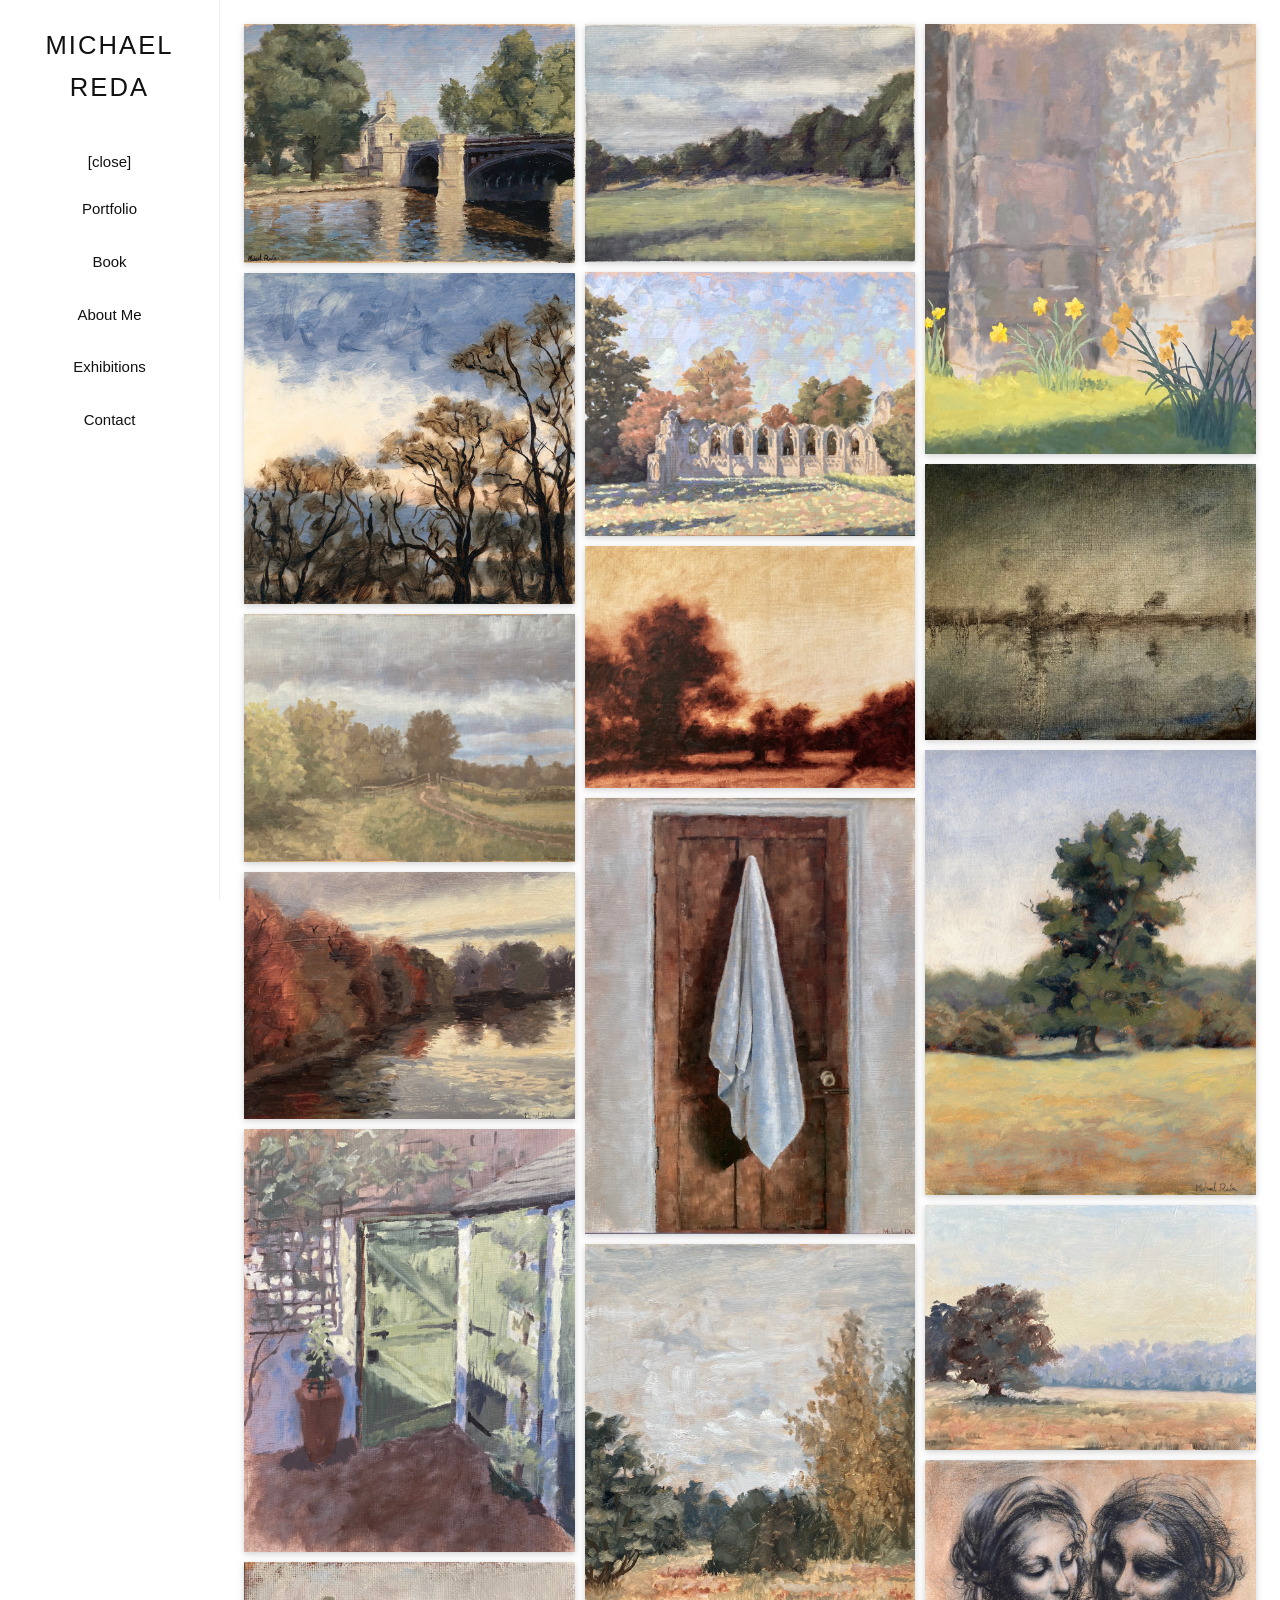
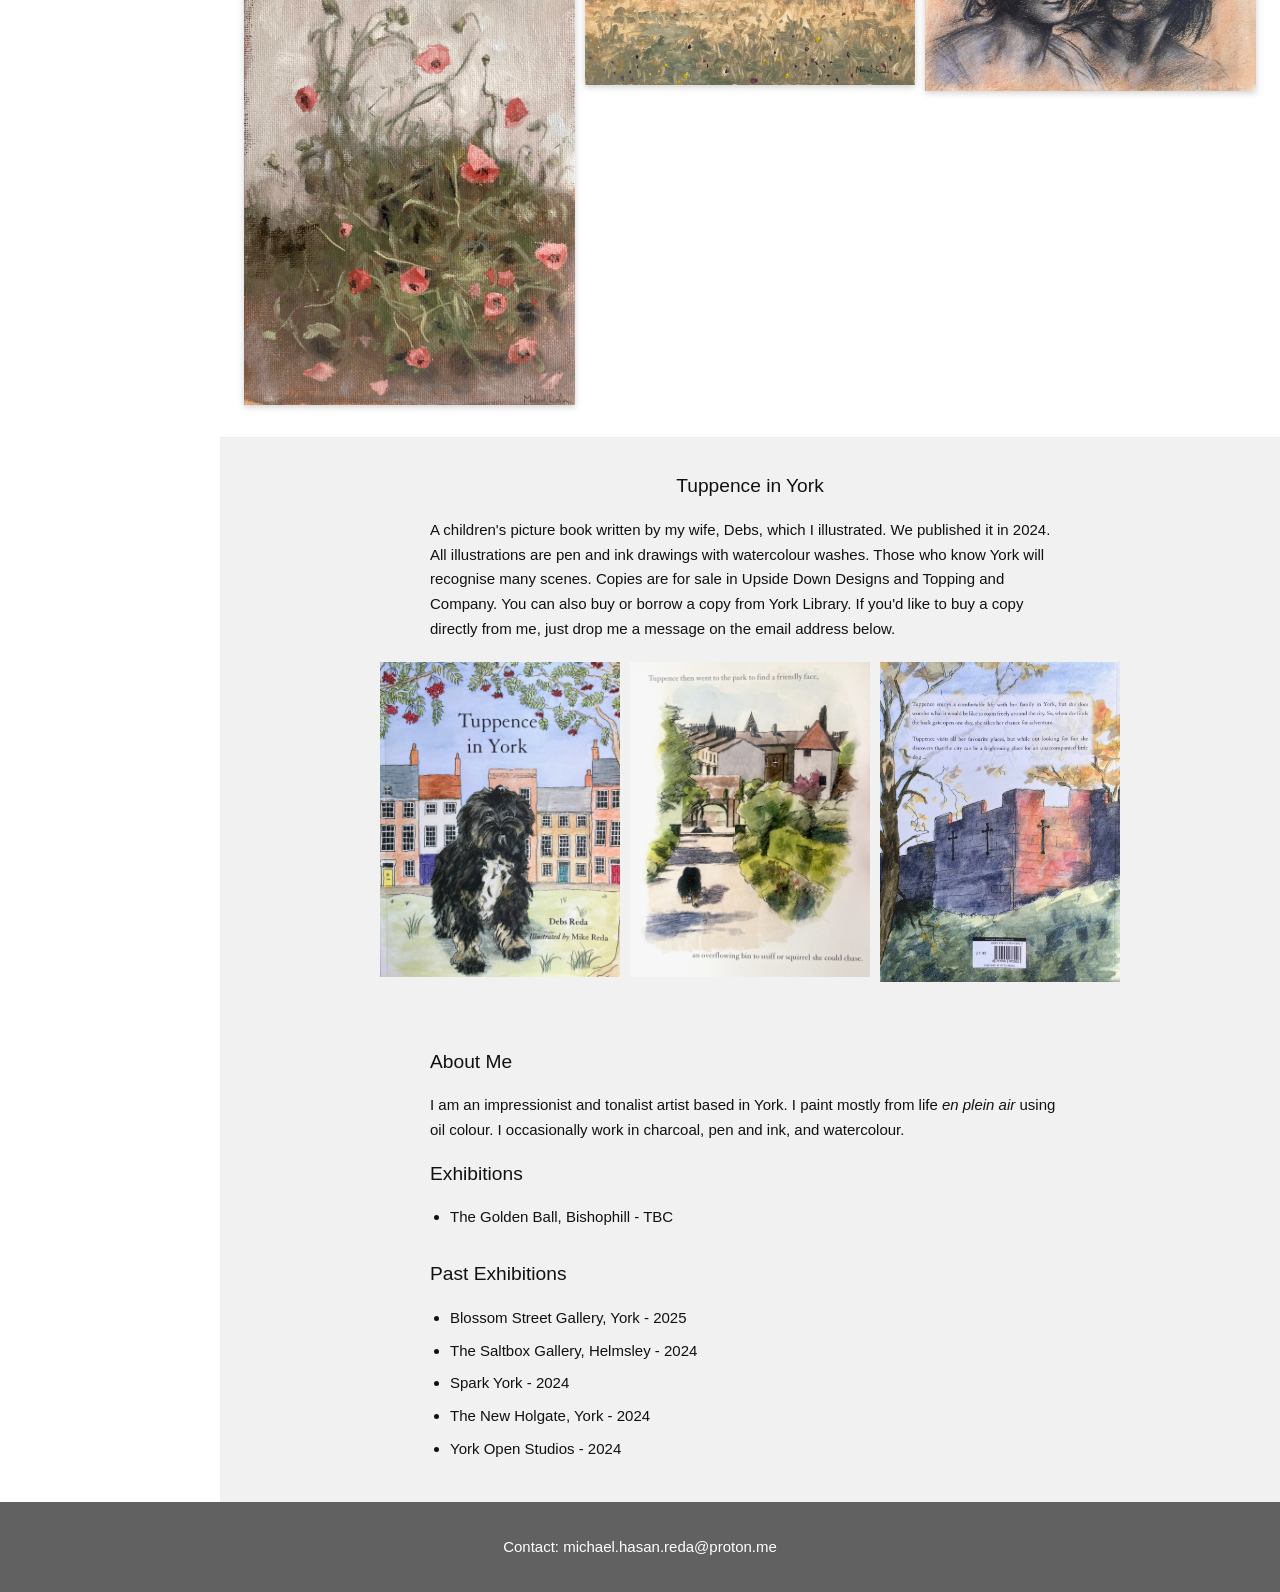
==== commit bee4c1f2: "Update index.html" ====
--- a/index.html
+++ b/index.html
@@ -42,15 +42,15 @@
         <div class="gallery__column">
           <button class="gallery__item" type="button" onclick="openModal(this)"><img src="img_6.jpeg" alt="Skeldergate Bridge and Dyls, 2023"></button>
           <button class="gallery__item" type="button" onclick="openModal(this)"><img src="img_8.jpeg" alt="Trees in the Moat on Price's Lane, 2024"></button>
-          <button class="gallery__item" type="button" onclick="openModal(this)"><img src="img_5.jpeg" alt="A Stile on Middlethorpe Ings, 2024"></button>
-          <button class="gallery__item" type="button" onclick="openModal(this)"><img src="img_1.jpeg" alt="Looking South Down the Ouse from Skeldergate Bridge, 2024"></button>
+          <button class="gallery__item" type="button" onclick="openModal(this)"><img src="img_5.jpeg" alt="A Stile at Middlethorpe Ings, 2024"></button>
+          <button class="gallery__item" type="button" onclick="openModal(this)"><img src="img_1.jpeg" alt="Looking South down the Ouse from Skeldergate Bridge, 2024"></button>
           <button class="gallery__item" type="button" onclick="openModal(this)"><img src="img_7.jpeg" alt="Morning Sunlight in My Garden, 2023"></button>
           <button class="gallery__item" type="button" onclick="openModal(this)"><img src="img_2.jpeg" alt="Poppies After the Rain, 2020"></button>
         </div>
         <div class="gallery__column">
           <button class="gallery__item" type="button" onclick="openModal(this)"><img src="img_4.jpeg" alt="On the Knavesmire looking South West, 2020"></button>
-          <button class="gallery__item" type="button" onclick="openModal(this)"><img src="img_15.jpeg" alt="St Mary's Abbey, the Museum Gardens, 2024"></button>
-          <button class="gallery__item" type="button" onclick="openModal(this)"><img src="img_18.jpeg" alt="Ash Tree and Hawthorn hedgerows at Nun Ings, a study in tranparent earth tones, 2024"></button>
+          <button class="gallery__item" type="button" onclick="openModal(this)"><img src="img_15.jpeg" alt="St Mary's Abbey in the Museum Gardens, 2024"></button>
+          <button class="gallery__item" type="button" onclick="openModal(this)"><img src="img_18.jpeg" alt="Ash Tree and Hawthorn Hedgerows at Nun Ings, a study in tranparent earth tones, 2024"></button>
           <button class="gallery__item" type="button" onclick="openModal(this)"><img src="img_12.jpeg" alt="My Towel on the Bathroom Door, 2021"></button>
           <button class="gallery__item" type="button" onclick="openModal(this)"><img src="img_19.jpeg" alt="A Meadow at the Yorkshire Arboretum, 2024"></button>
         </div>
--- a/mr_stylesheet.css
+++ b/mr_stylesheet.css
@@ -144,7 +144,7 @@
 }
 .gallery__item { padding: 0; border: 0; background: transparent; cursor: pointer; }
 .gallery__item img { width: 100%; display: block; box-shadow: var(--shadow-sm); }
-.book__image { width: 100%; aspect-ratio: 4 / 5; object-fit: contain; background: #fff; }
+.book__image { width: 100%; object-fit: contain; background: #fff; }
 
 .list { margin: 0; padding-left: 20px; text-align: left; }
 .list li { margin-bottom: 8px; }
@@ -194,8 +194,8 @@
   flex: 0 0 auto;
 }
 
-.footer { background: var(--surface-dark); color: #fff; }
-.footer__inner { max-width: var(--content-max); margin: 0 auto; padding: 18px 24px; }
+.footer { background: var(--surface-dark); color: #fff; text-align: center; }
+.footer__inner { max-width: var(--content-max) ; margin: 0 auto; padding: 18px 24px; }
 
 @media (max-width: 992px) {
   .sidebar { transform: translateX(-100%); }
